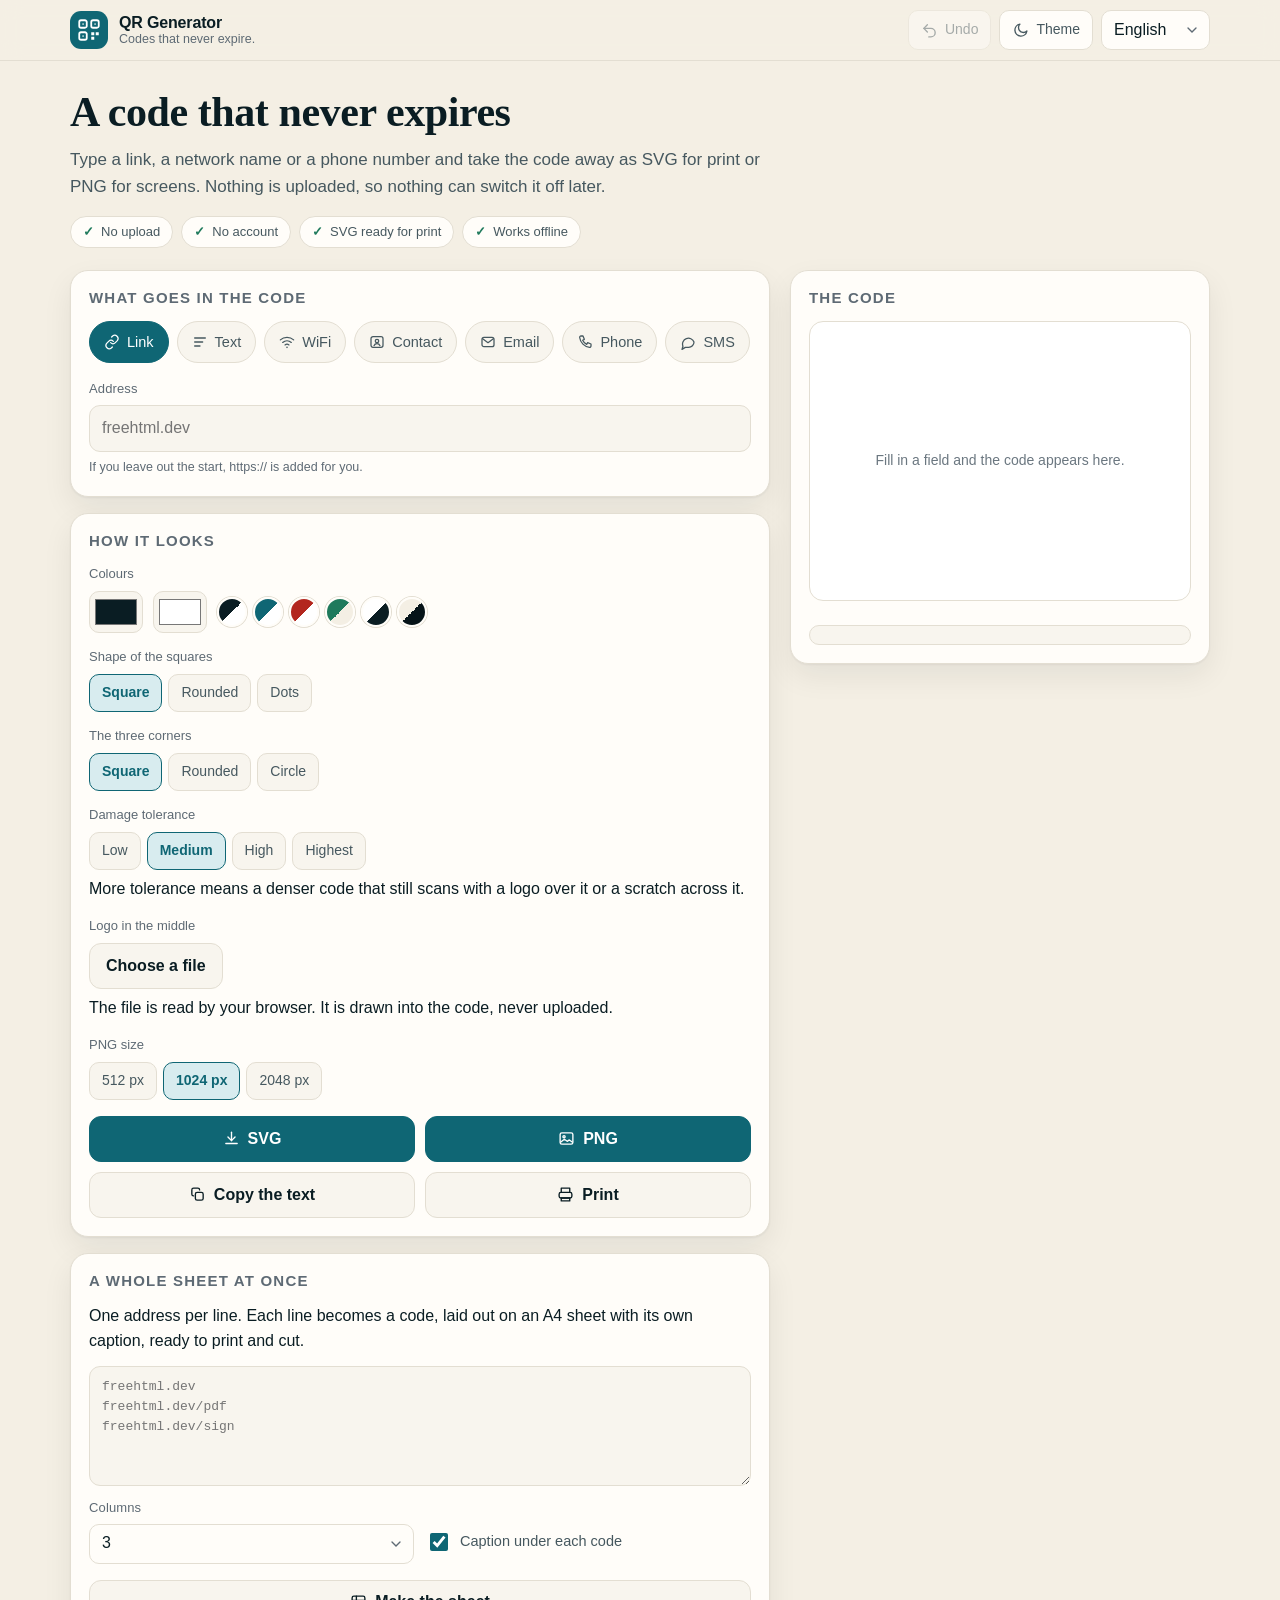
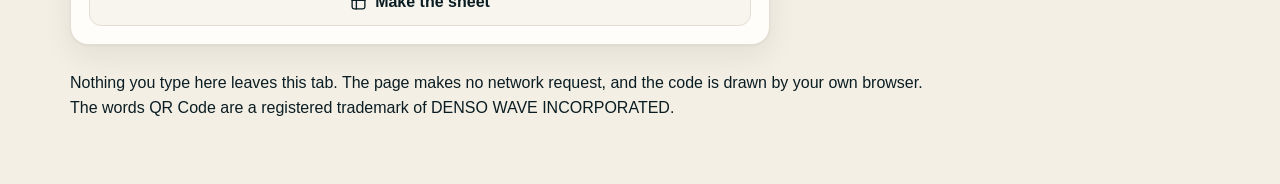
==== index.html @ 77ac6769 "Decide the small strip again when the window changes width The strip was only judged when the code w" ====
<!DOCTYPE html>
<html lang="en" data-version="1.0.1">
<head>
<meta charset="utf-8">
<meta name="viewport" content="width=device-width, initial-scale=1, viewport-fit=cover">
<meta name="color-scheme" content="light dark">
<meta name="theme-color" content="#0f6674">
<title>QR Generator · codes that never expire, made in your browser</title>
<meta name="description" content="Make a QR code for a link, text, WiFi, a contact card, an email, a phone number or an SMS. Vector SVG and print ready PNG, no account, no upload, and the code never expires because no server is involved.">
<meta name="author" content="Kristian Mario Miskovic (TekiDeki)">
<meta name="robots" content="index, follow">
<link rel="canonical" href="https://tekideki.github.io/QR-Generator/">
<meta property="og:type" content="website">
<meta property="og:site_name" content="QR Generator">
<meta property="og:title" content="QR Generator · codes that never expire">
<meta property="og:description" content="Link, text, WiFi, contact card. Vector SVG for print, PNG for screens. Nothing is uploaded and no server can switch the code off.">
<meta property="og:url" content="https://tekideki.github.io/QR-Generator/">
<meta property="og:image" content="https://tekideki.github.io/QR-Generator/screenshots/og.png">
<meta property="og:image:width" content="1200">
<meta property="og:image:height" content="630">
<meta property="og:locale" content="en_GB">
<meta property="og:locale:alternate" content="ro_RO">
<meta property="og:locale:alternate" content="sr_RS">
<meta name="twitter:card" content="summary_large_image">
<meta name="twitter:title" content="QR Generator · codes that never expire">
<meta name="twitter:description" content="Make a code in your browser, download SVG or PNG, print a sheet. No account, no upload, no expiry.">
<meta name="twitter:image" content="https://tekideki.github.io/QR-Generator/screenshots/og.png">
<link rel="manifest" href="manifest.json">
<link rel="icon" href="favicon.ico" sizes="32x32">
<link rel="icon" href="icons/icon.svg" type="image/svg+xml">
<link rel="apple-touch-icon" href="apple-touch-icon.png">
<style>
/* QR Generator · TekiDeki - styles
 * SPDX-License-Identifier: Apache-2.0
 * Copyright 2026 Kristian Mario Miskovic (TekiDeki)
 * No external font, no icon font, no CDN. Everything below is local.
 */

:root {
  --bg: #f4efe4;
  --panel: #fffdf9;
  --panel-2: #f8f5ee;
  --line: #e3ded2;
  --line-strong: #cec6b6;
  --ink: #0a1d23;
  --ink-soft: #46585f;
  --ink-muted: #5e6a74;
  --accent: #0f6674;
  --accent-hover: #0b5160;
  --accent-soft: #d8ecef;
  --on-accent: #ffffff;
  --amber: #e3a548;
  --ok: #1f7a5c;
  --ok-soft: #e1f2ea;
  --warn: #a8641a;
  --warn-soft: #f8ecd9;
  --bad: #b3261e;
  --bad-soft: #fbe4e1;
  --stage: #e7e1d4;
  --paper: #ffffff;
  --shadow: 0 1px 2px rgba(10, 29, 35, 0.05), 0 12px 30px rgba(10, 29, 35, 0.07);
  --radius: 18px;
  --radius-sm: 11px;
  --sans: -apple-system, BlinkMacSystemFont, "Segoe UI", Roboto, "Helvetica Neue", Arial, sans-serif;
  --serif: "Iowan Old Style", "Palatino Linotype", Palatino, Georgia, serif;
  --mono: ui-monospace, SFMono-Regular, Menlo, Consolas, "Liberation Mono", monospace;
  color-scheme: light;
}

:root[data-theme="dark"] {
  --bg: #061318;
  --panel: #0d1f26;
  --panel-2: #0a1a20;
  --line: #1d333b;
  --line-strong: #2c4651;
  --ink: #e8f1f3;
  --ink-soft: #b0c2c8;
  --ink-muted: #7f959d;
  --accent: #56b2ba;
  --accent-hover: #7cc9d0;
  --accent-soft: #103a41;
  --on-accent: #04222a;
  --amber: #e3a548;
  --ok: #5ecfa9;
  --ok-soft: #102e28;
  --warn: #e0a34a;
  --warn-soft: #33270f;
  --bad: #f2978f;
  --bad-soft: #361a18;
  --stage: #041014;
  --shadow: 0 1px 2px rgba(0, 0, 0, 0.35), 0 16px 34px rgba(0, 0, 0, 0.3);
  color-scheme: dark;
}

* { box-sizing: border-box; }

/* A display rule on a component beats the hidden attribute, which is how the
 * other panels stayed on screen. Nothing may override it. */
[hidden] { display: none !important; }

html { -webkit-text-size-adjust: 100%; }

body {
  margin: 0;
  background: var(--bg);
  color: var(--ink);
  font-family: var(--sans);
  font-size: 16px;
  line-height: 1.55;
  -webkit-font-smoothing: antialiased;
}

h1, h2, h3 { margin: 0; line-height: 1.2; letter-spacing: -0.01em; }
p { margin: 0; }
button, input, select, textarea { font: inherit; color: inherit; }
a { color: var(--accent); }

.skip-link {
  position: absolute; left: -9999px; top: 0;
  background: var(--accent); color: var(--on-accent);
  padding: 10px 16px; border-radius: 0 0 10px 0; z-index: 40;
}
.skip-link:focus { left: 0; }

.sr-only {
  position: absolute; width: 1px; height: 1px; padding: 0; margin: -1px;
  overflow: hidden; clip: rect(0 0 0 0); white-space: nowrap; border: 0;
}

/* ---------------------------------------------------------------- top bar */

.topbar {
  position: sticky; top: 0; z-index: 20;
  background: color-mix(in srgb, var(--bg) 88%, transparent);
  backdrop-filter: blur(10px);
  border-bottom: 1px solid var(--line);
}
.topbar-inner {
  max-width: 1180px; margin: 0 auto; padding: 10px 20px;
  display: flex; align-items: center; gap: 14px;
}
@media (max-width: 560px) {
  .topbar-inner { padding: 8px 14px; gap: 8px; }
  .brand { gap: 9px; min-width: 0; }
  .brand-mark { width: 34px; height: 34px; border-radius: 9px; }
  .brand-mark svg { width: 21px; height: 21px; }
  .brand-text > span:first-child { font-size: 15px; white-space: nowrap; }
  .brand-tagline { display: none; }
  .topbar-actions { gap: 6px; }
  .icon-btn { min-height: 38px; padding: 0 9px; }
  select { min-height: 38px; padding: 0 28px 0 10px; font-size: 14px; }
}
.brand { display: flex; align-items: center; gap: 11px; text-decoration: none; color: inherit; }
.brand-mark {
  width: 38px; height: 38px; border-radius: 11px;
  background: var(--accent); color: var(--on-accent);
  display: grid; place-items: center; flex: none;
}
.brand-mark svg { width: 24px; height: 24px; }
.brand-text { display: flex; flex-direction: column; line-height: 1.15; }
.brand-text > span:first-child { font-weight: 650; letter-spacing: -0.01em; }
.brand-tagline { font-size: 12.5px; color: var(--ink-muted); }
.topbar-actions { margin-left: auto; display: flex; align-items: center; gap: 8px; }

.icon-btn {
  display: inline-flex; align-items: center; gap: 7px;
  min-height: 40px; padding: 0 12px;
  background: var(--panel); border: 1px solid var(--line);
  border-radius: 10px; cursor: pointer; color: var(--ink-soft);
  font-size: 14px;
}
.icon-btn:hover { border-color: var(--line-strong); color: var(--ink); }
.icon-btn:disabled { opacity: 0.45; cursor: default; }
.icon-btn svg { width: 17px; height: 17px; fill: none; stroke: currentColor; stroke-width: 1.9; stroke-linecap: round; stroke-linejoin: round; }
.icon-btn span { display: none; }
@media (min-width: 720px) { .icon-btn span { display: inline; } }

.theme-sun { display: none; }
:root[data-theme="dark"] .theme-sun { display: block; }
:root[data-theme="dark"] .theme-moon { display: none; }

select {
  min-height: 40px; padding: 0 34px 0 12px;
  background: var(--panel) url("data:image/svg+xml,%3Csvg xmlns='http://www.w3.org/2000/svg' viewBox='0 0 24 24' fill='none' stroke='%235e6a74' stroke-width='2' stroke-linecap='round'%3E%3Cpath d='M6 9l6 6 6-6'/%3E%3C/svg%3E") no-repeat right 9px center / 16px;
  border: 1px solid var(--line); border-radius: 10px;
  appearance: none; cursor: pointer;
}

/* ------------------------------------------------------------------ layout */

.wrap { max-width: 1180px; margin: 0 auto; padding: 26px 20px 64px; }

.intro { max-width: 720px; margin-bottom: 22px; }
.intro h1 { font-family: var(--serif); font-size: clamp(28px, 4.6vw, 42px); font-weight: 600; }
.lede { margin-top: 10px; color: var(--ink-soft); font-size: 17px; }
.claims { list-style: none; display: flex; flex-wrap: wrap; gap: 8px; padding: 0; margin: 16px 0 0; }
.claims li {
  font-size: 13px; color: var(--ink-soft);
  background: var(--panel); border: 1px solid var(--line);
  border-radius: 999px; padding: 5px 12px;
}
.claims li::before { content: "✓"; color: var(--ok); margin-right: 7px; font-weight: 700; }

.columns { display: grid; grid-template-columns: 1fr; gap: 20px; align-items: start; }
@media (min-width: 940px) {
  .columns { grid-template-columns: minmax(0, 1fr) 420px; }
}

.card {
  background: var(--panel); border: 1px solid var(--line);
  border-radius: var(--radius); box-shadow: var(--shadow);
  padding: 18px;
}
.card + .card { margin-top: 16px; }
.card h2 { font-size: 15px; text-transform: uppercase; letter-spacing: 0.08em; color: var(--ink-muted); margin-bottom: 14px; }

/* ------------------------------------------------------------- type chips */

.types { display: flex; flex-wrap: wrap; gap: 8px; }
.chip {
  display: inline-flex; align-items: center; gap: 7px;
  min-height: 42px; padding: 0 14px;
  background: var(--panel-2); border: 1px solid var(--line);
  border-radius: 999px; cursor: pointer; color: var(--ink-soft); font-size: 14.5px;
}
.chip:hover { border-color: var(--line-strong); }
.chip[aria-pressed="true"] {
  background: var(--accent); border-color: var(--accent); color: var(--on-accent);
}
.chip svg { width: 16px; height: 16px; fill: none; stroke: currentColor; stroke-width: 1.9; stroke-linecap: round; stroke-linejoin: round; }

/* ----------------------------------------------------------------- fields */

.fields { display: grid; gap: 12px; margin-top: 16px; }
.field { display: grid; gap: 6px; }
.field label { font-size: 13px; color: var(--ink-muted); letter-spacing: 0.01em; }
.field input[type="text"], .field input[type="email"], .field input[type="tel"], .field textarea {
  width: 100%; min-height: 44px; padding: 10px 12px;
  background: var(--panel-2); border: 1px solid var(--line);
  border-radius: var(--radius-sm); color: var(--ink);
}
.field textarea { min-height: 96px; resize: vertical; font-family: inherit; }
.field input:focus-visible, .field textarea:focus-visible, select:focus-visible, .chip:focus-visible, .btn:focus-visible, .icon-btn:focus-visible {
  outline: 2px solid var(--accent); outline-offset: 2px;
}
.field .hint { font-size: 12.5px; color: var(--ink-muted); }
.row2 { display: grid; grid-template-columns: 1fr 1fr; gap: 12px; }
@media (max-width: 520px) { .row2 { grid-template-columns: 1fr; } }

.check { display: flex; align-items: center; gap: 9px; font-size: 14.5px; color: var(--ink-soft); cursor: pointer; }
.check input { width: 18px; height: 18px; accent-color: var(--accent); }

/* ---------------------------------------------------------------- preview */

.preview-card { position: sticky; top: 76px; }
.stage {
  background: var(--paper); border: 1px solid var(--line);
  border-radius: 14px; padding: 14px; display: grid; place-items: center;
  min-height: 280px;
}
/* The code itself is drawn on white on purpose, in both themes: a scanner
 * needs the contrast, and a dark code on a dark background does not scan. */
.stage svg, .stage canvas, .stage img { display: block; width: 100%; height: auto; max-width: 340px; }
.stage .empty {
  color: #6b7780; font-size: 14px; text-align: center; padding: 30px 10px;
}

.meta { display: flex; flex-wrap: wrap; gap: 8px; margin-top: 12px; }
.pill {
  font-size: 12.5px; color: var(--ink-soft);
  background: var(--panel-2); border: 1px solid var(--line);
  border-radius: 999px; padding: 4px 10px;
}
.pill.warn { color: var(--warn); background: var(--warn-soft); border-color: transparent; }
.pill.bad { color: var(--bad); background: var(--bad-soft); border-color: transparent; }
.pill.ok { color: var(--ok); background: var(--ok-soft); border-color: transparent; }

.payload {
  margin-top: 12px; font-family: var(--mono); font-size: 12px;
  color: var(--ink-muted); background: var(--panel-2);
  border: 1px solid var(--line); border-radius: 10px;
  padding: 9px 11px; max-height: 76px; overflow: auto; word-break: break-all;
}

/* ---------------------------------------------------------------- controls */

.opts { display: grid; gap: 14px; }
.opt { display: grid; gap: 7px; }
.opt > span { font-size: 13px; color: var(--ink-muted); }
.seg { display: flex; flex-wrap: wrap; gap: 6px; }
.seg button {
  min-height: 38px; padding: 0 12px;
  background: var(--panel-2); border: 1px solid var(--line);
  border-radius: 10px; cursor: pointer; color: var(--ink-soft); font-size: 14px;
}
.seg button[aria-pressed="true"] { background: var(--accent-soft); border-color: var(--accent); color: var(--accent); font-weight: 600; }

.colors { display: flex; gap: 10px; align-items: center; }
.colors input[type="color"] {
  width: 54px; height: 42px; padding: 3px; background: var(--panel-2);
  border: 1px solid var(--line); border-radius: 10px; cursor: pointer;
}
.swatches { display: flex; gap: 6px; flex-wrap: wrap; }
.swatch {
  width: 30px; height: 30px; border-radius: 50%; cursor: pointer;
  border: 2px solid var(--panel); box-shadow: 0 0 0 1px var(--line);
}
.logo-row { display: flex; align-items: center; gap: 10px; flex-wrap: wrap; }
.logo-thumb { width: 40px; height: 40px; border-radius: 9px; border: 1px solid var(--line); object-fit: contain; background: #fff; }

/* ----------------------------------------------------------------- buttons */

.btn {
  display: inline-flex; align-items: center; justify-content: center; gap: 8px;
  min-height: 46px; padding: 0 16px;
  background: var(--panel-2); border: 1px solid var(--line);
  border-radius: 12px; cursor: pointer; color: var(--ink); font-weight: 550;
}
.btn:hover { border-color: var(--line-strong); }
.btn.primary { background: var(--accent); border-color: var(--accent); color: var(--on-accent); }
.btn.primary:hover { background: var(--accent-hover); }
.btn svg { width: 17px; height: 17px; fill: none; stroke: currentColor; stroke-width: 1.9; stroke-linecap: round; stroke-linejoin: round; }
.export { display: grid; grid-template-columns: 1fr 1fr; gap: 10px; margin-top: 16px; }
.export .wide { grid-column: 1 / -1; }

/* ------------------------------------------------------------------ sheet */

.batch textarea { width: 100%; min-height: 120px; font-family: var(--mono); font-size: 13px; }

/* ------------------------------------------------------------------ toasts */

.toast {
  position: fixed; left: 50%; bottom: 24px; transform: translate(-50%, 20px);
  background: var(--ink); color: var(--bg);
  padding: 11px 18px; border-radius: 999px; font-size: 14px;
  opacity: 0; pointer-events: none; transition: opacity 0.18s, transform 0.18s; z-index: 50;
}
.toast.on { opacity: 1; transform: translate(-50%, 0); }

/* ------------------------------------------------------------------- print */

.print-only { display: none; }


/* ------------------------------------------------------- sheet preview */

.sheet-frame { margin-top: 16px; }
.sheet-note { margin-bottom: 8px; }
.sheet-paper {
  background: #fff; border: 1px solid var(--line); border-radius: 10px;
  padding: 8px; box-shadow: var(--shadow); overflow: hidden;
}
.sheet-paper svg { display: block; width: 100%; height: auto; }
.sheet-more { margin-top: 8px; color: var(--warn); }

/* ------------------------------------------------------- the small code */

/* On a phone the full preview sits under the whole form, so the code would be
 * off screen exactly while it is being typed. This strip keeps it in view. */
.peek { display: none; }
@media (max-width: 939px) {
  .peek {
    position: fixed; left: 12px; right: 12px; bottom: 12px; z-index: 40;
    display: flex; align-items: center; gap: 12px;
    padding: 8px 14px 8px 8px; min-height: 64px;
    background: var(--panel); border: 1px solid var(--line-strong);
    border-radius: 16px; box-shadow: 0 10px 30px rgba(9, 30, 38, 0.22);
    color: var(--ink); text-align: left; cursor: pointer;
  }
  .peek[hidden] { display: none; }
  .peek-art {
    width: 52px; height: 52px; flex: none; display: grid; place-items: center;
    background: #fff; border-radius: 10px; padding: 4px;
  }
  .peek-art svg { width: 100%; height: 100%; display: block; }
  .peek-text {
    font-size: 13.5px; line-height: 1.35; color: var(--ink-soft);
    overflow: hidden; text-overflow: ellipsis; white-space: nowrap; min-width: 0;
  }
  body { padding-bottom: 88px; }
}
@media print { .peek { display: none !important; } }

@media print {
  body { background: #fff; }
  .topbar, .intro, .columns, .toast, .skip-link { display: none !important; }
  .print-only { display: block; }
  .print-only svg { width: 100%; height: auto; }
  @page { size: A4; margin: 12mm; }
}

@media (prefers-reduced-motion: reduce) {
  *, *::before, *::after { animation-duration: 0.001ms !important; transition-duration: 0.001ms !important; }
}
</style>
<script type="application/ld+json">
{"@context":"https://schema.org","@type":"WebApplication","name":"QR Generator","applicationCategory":"UtilitiesApplication","operatingSystem":"Any (web browser)","url":"https://tekideki.github.io/QR-Generator/","description":"Creator of permanent QR codes for links, text, WiFi, contacts, email, phone and SMS, with SVG and PNG export and a printable A4 sheet. Nothing is uploaded.","offers":{"@type":"Offer","price":"0","priceCurrency":"EUR"},"author":{"@type":"Person","name":"Kristian Mario Miskovic","alternateName":"TekiDeki"},"license":"https://www.apache.org/licenses/LICENSE-2.0","isAccessibleForFree":true}
</script>
<script>
/* Paint the stored theme before the body is built, so there is no flash of
 * the wrong colour on a reload. */
(function () {
  try {
    var saved = localStorage.getItem('qr-generator.theme');
    var dark = saved === 'dark' || (!saved && window.matchMedia && window.matchMedia('(prefers-color-scheme: dark)').matches);
    document.documentElement.setAttribute('data-theme', dark ? 'dark' : 'light');
  } catch (e) {
    document.documentElement.setAttribute('data-theme', 'light');
  }
}());
</script>
</head>
<body>

<a class="skip-link" href="#main" data-i18n="skipToContent">Skip to content</a>

<header class="topbar">
  <div class="topbar-inner">
    <a class="brand" href="#main">
      <span class="brand-mark" aria-hidden="true">
        <svg viewBox="0 0 32 32"><rect x="3" y="3" width="10" height="10" rx="2.4" fill="none" stroke="currentColor" stroke-width="2.4"/><rect x="19" y="3" width="10" height="10" rx="2.4" fill="none" stroke="currentColor" stroke-width="2.4"/><rect x="3" y="19" width="10" height="10" rx="2.4" fill="none" stroke="currentColor" stroke-width="2.4"/><rect x="7.2" y="7.2" width="1.8" height="1.8" fill="currentColor"/><rect x="23.2" y="7.2" width="1.8" height="1.8" fill="currentColor"/><rect x="7.2" y="23.2" width="1.8" height="1.8" fill="currentColor"/><rect x="19" y="19" width="4" height="4" fill="currentColor"/><rect x="25" y="19" width="4" height="4" fill="currentColor"/><rect x="19" y="25" width="4" height="4" fill="currentColor"/></svg>
      </span>
      <span class="brand-text">
        <span>QR Generator</span>
        <span class="brand-tagline" data-i18n="tagline">Codes that never expire.</span>
      </span>
    </a>

    <div class="topbar-actions">
      <button type="button" class="icon-btn" id="undoBtn" disabled data-i18n-title="undoTip" title="Undo the last change">
        <svg viewBox="0 0 24 24" aria-hidden="true"><path d="M9 14 4 9l5-5"/><path d="M4 9h10a6 6 0 0 1 0 12h-3"/></svg>
        <span data-i18n="undo">Undo</span>
      </button>
      <button type="button" class="icon-btn" id="themeBtn" data-i18n-title="themeToggle" title="Switch light or dark theme">
        <svg class="theme-moon" viewBox="0 0 24 24" aria-hidden="true"><path d="M21 12.8A8.5 8.5 0 1 1 11.2 3a6.8 6.8 0 0 0 9.8 9.8Z"/></svg>
        <svg class="theme-sun" viewBox="0 0 24 24" aria-hidden="true"><circle cx="12" cy="12" r="4"/><path d="M12 2v2M12 20v2M2 12h2M20 12h2M4.9 4.9l1.4 1.4M17.7 17.7l1.4 1.4M19.1 4.9l-1.4 1.4M6.3 17.7l-1.4 1.4"/></svg>
        <span data-i18n="theme">Theme</span>
      </button>
      <label class="sr-only" for="langSelect" data-i18n="language">Language</label>
      <select id="langSelect" aria-label="Language" data-i18n-aria-label="language">
        <option value="en">English</option>
        <option value="ro">Română</option>
        <option value="sr-latn">Srpski</option>
        <option value="sr-cyrl">Српски</option>
      </select>
    </div>
  </div>
</header>

<main id="main" class="wrap">

  <section class="intro">
    <h1 data-i18n="h1">A code that never expires</h1>
    <p class="lede" data-i18n="lede">Type a link, a network name or a phone number and take the code away as SVG for print or PNG for screens. Nothing is uploaded, so nothing can switch it off later.</p>
    <ul class="claims">
      <li data-i18n="claimNoUpload">No upload</li>
      <li data-i18n="claimNoAccount">No account</li>
      <li data-i18n="claimPrint">SVG ready for print</li>
      <li data-i18n="claimOffline">Works offline</li>
    </ul>
  </section>

  <div class="columns">

    <div class="column">

      <section class="card" aria-labelledby="types-h">
        <h2 id="types-h" data-i18n="typesTitle">What goes in the code</h2>
        <div class="types" role="group" aria-label="Code type" data-i18n-aria-label="typesTitle">
          <button type="button" class="chip" data-type="url" aria-pressed="true">
            <svg viewBox="0 0 24 24" aria-hidden="true"><path d="M10 13a5 5 0 0 0 7 0l3-3a5 5 0 0 0-7-7l-1.5 1.5"/><path d="M14 11a5 5 0 0 0-7 0l-3 3a5 5 0 0 0 7 7l1.5-1.5"/></svg>
            <span data-i18n="typeUrl">Link</span>
          </button>
          <button type="button" class="chip" data-type="text" aria-pressed="false">
            <svg viewBox="0 0 24 24" aria-hidden="true"><path d="M4 6h16M4 12h12M4 18h8"/></svg>
            <span data-i18n="typeText">Text</span>
          </button>
          <button type="button" class="chip" data-type="wifi" aria-pressed="false">
            <svg viewBox="0 0 24 24" aria-hidden="true"><path d="M2 8.8a15 15 0 0 1 20 0"/><path d="M5.5 12.6a10 10 0 0 1 13 0"/><path d="M9 16.4a5 5 0 0 1 6 0"/><circle cx="12" cy="20" r="1.2" fill="currentColor" stroke="none"/></svg>
            <span data-i18n="typeWifi">WiFi</span>
          </button>
          <button type="button" class="chip" data-type="contact" aria-pressed="false">
            <svg viewBox="0 0 24 24" aria-hidden="true"><rect x="3" y="4" width="18" height="16" rx="3"/><circle cx="12" cy="10.5" r="2.6"/><path d="M7.5 17.5c.8-2 2.4-3 4.5-3s3.7 1 4.5 3"/></svg>
            <span data-i18n="typeContact">Contact</span>
          </button>
          <button type="button" class="chip" data-type="email" aria-pressed="false">
            <svg viewBox="0 0 24 24" aria-hidden="true"><rect x="3" y="5" width="18" height="14" rx="3"/><path d="m4 7 8 6 8-6"/></svg>
            <span data-i18n="typeEmail">Email</span>
          </button>
          <button type="button" class="chip" data-type="phone" aria-pressed="false">
            <svg viewBox="0 0 24 24" aria-hidden="true"><path d="M6 3h3l2 5-2.5 1.5a12 12 0 0 0 6 6L16 13l5 2v3a2 2 0 0 1-2.2 2A17 17 0 0 1 4 5.2 2 2 0 0 1 6 3Z"/></svg>
            <span data-i18n="typePhone">Phone</span>
          </button>
          <button type="button" class="chip" data-type="sms" aria-pressed="false">
            <svg viewBox="0 0 24 24" aria-hidden="true"><path d="M21 12a8 8 0 0 1-8 8H8l-5 3 1.4-4.6A8 8 0 1 1 21 12Z"/></svg>
            <span data-i18n="typeSms">SMS</span>
          </button>
        </div>

        <div class="fields" data-panel="url">
          <div class="field">
            <label for="url" data-i18n="urlLabel">Address</label>
            <input id="url" type="text" inputmode="url" spellcheck="false" autocomplete="off" placeholder="freehtml.dev" data-i18n-placeholder="urlPlaceholder">
            <p class="hint" data-i18n="urlHint">If you leave out the start, https:// is added for you.</p>
          </div>
        </div>

        <div class="fields" data-panel="text" hidden>
          <div class="field">
            <label for="text" data-i18n="textLabel">Text</label>
            <textarea id="text" data-i18n-placeholder="textPlaceholder" placeholder="Anything a scanner should show as plain text"></textarea>
            <p class="hint" data-i18n="textHint">Long text needs a denser code, and a dense code is harder to scan from far away.</p>
          </div>
        </div>

        <div class="fields" data-panel="wifi" hidden>
          <div class="field">
            <label for="ssid" data-i18n="ssidLabel">Network name</label>
            <input id="ssid" type="text" spellcheck="false" autocomplete="off">
          </div>
          <div class="row2">
            <div class="field">
              <label for="wifiPass" data-i18n="passwordLabel">Password</label>
              <input id="wifiPass" type="text" spellcheck="false" autocomplete="off">
            </div>
            <div class="field">
              <label for="security" data-i18n="securityLabel">Security</label>
              <select id="security">
                <option value="WPA" data-i18n="secWpa">WPA / WPA2</option>
                <option value="WEP" data-i18n="secWep">WEP</option>
                <option value="nopass" data-i18n="secNone">Open network</option>
              </select>
            </div>
          </div>
          <label class="check"><input type="checkbox" id="hiddenNet"> <span data-i18n="hiddenLabel">The network name is hidden</span></label>
        </div>

        <div class="fields" data-panel="contact" hidden>
          <div class="row2">
            <div class="field">
              <label for="firstName" data-i18n="firstNameLabel">First name</label>
              <input id="firstName" type="text" autocomplete="off">
            </div>
            <div class="field">
              <label for="lastName" data-i18n="lastNameLabel">Last name</label>
              <input id="lastName" type="text" autocomplete="off">
            </div>
          </div>
          <div class="field">
            <label for="org" data-i18n="orgLabel">Company</label>
            <input id="org" type="text" autocomplete="off">
          </div>
          <div class="row2">
            <div class="field">
              <label for="contactPhone" data-i18n="contactPhoneLabel">Phone</label>
              <input id="contactPhone" type="tel" inputmode="tel" autocomplete="off" placeholder="+381 60 123 4567">
            </div>
            <div class="field">
              <label for="contactEmail" data-i18n="contactEmailLabel">Email</label>
              <input id="contactEmail" type="email" autocomplete="off">
            </div>
          </div>
          <div class="field">
            <label for="website" data-i18n="websiteLabel">Website</label>
            <input id="website" type="text" inputmode="url" spellcheck="false" autocomplete="off" placeholder="freehtml.dev">
          </div>
        </div>

        <div class="fields" data-panel="email" hidden>
          <div class="field">
            <label for="mailTo" data-i18n="mailToLabel">Address</label>
            <input id="mailTo" type="email" autocomplete="off" placeholder="name@example.com">
          </div>
          <div class="field">
            <label for="subject" data-i18n="subjectLabel">Subject</label>
            <input id="subject" type="text" autocomplete="off">
          </div>
          <div class="field">
            <label for="mailBody" data-i18n="mailBodyLabel">Message</label>
            <textarea id="mailBody"></textarea>
          </div>
        </div>

        <div class="fields" data-panel="phone" hidden>
          <div class="field">
            <label for="phoneNumber" data-i18n="phoneLabel">Number</label>
            <input id="phoneNumber" type="tel" inputmode="tel" autocomplete="off" placeholder="+381 60 123 4567">
            <p class="hint" data-i18n="phoneHint">Spaces and dashes are dropped. Keep the plus for an international number.</p>
          </div>
        </div>

        <div class="fields" data-panel="sms" hidden>
          <div class="field">
            <label for="smsNumber" data-i18n="smsNumberLabel">Number</label>
            <input id="smsNumber" type="tel" inputmode="tel" autocomplete="off" placeholder="+381 60 123 4567">
          </div>
          <div class="field">
            <label for="smsText" data-i18n="smsTextLabel">Message</label>
            <textarea id="smsText"></textarea>
          </div>
        </div>
      </section>

      <section class="card" aria-labelledby="design-h">
        <h2 id="design-h" data-i18n="designTitle">How it looks</h2>
        <div class="opts">

          <div class="opt">
            <span data-i18n="colorsLabel">Colours</span>
            <div class="colors">
              <input type="color" id="fgColor" value="#0a1d23" aria-label="Code colour" data-i18n-aria-label="fgLabel">
              <input type="color" id="bgColor" value="#ffffff" aria-label="Background colour" data-i18n-aria-label="bgLabel">
              <div class="swatches" id="swatches" role="group" aria-label="Colour presets" data-i18n-aria-label="swatchLabel"></div>
            </div>
          </div>

          <div class="opt">
            <span data-i18n="shapeLabel">Shape of the squares</span>
            <div class="seg" id="shapeSeg" role="group" aria-label="Shape" data-i18n-aria-label="shapeLabel">
              <button type="button" data-value="square" aria-pressed="true" data-i18n="shapeSquare">Square</button>
              <button type="button" data-value="rounded" aria-pressed="false" data-i18n="shapeRounded">Rounded</button>
              <button type="button" data-value="dots" aria-pressed="false" data-i18n="shapeDots">Dots</button>
            </div>
          </div>

          <div class="opt">
            <span data-i18n="eyesLabel">The three corners</span>
            <div class="seg" id="eyeSeg" role="group" aria-label="Corners" data-i18n-aria-label="eyesLabel">
              <button type="button" data-value="square" aria-pressed="true" data-i18n="eyeSquare">Square</button>
              <button type="button" data-value="rounded" aria-pressed="false" data-i18n="eyeRounded">Rounded</button>
              <button type="button" data-value="circle" aria-pressed="false" data-i18n="eyeCircle">Circle</button>
            </div>
          </div>

          <div class="opt">
            <span data-i18n="eccLabel">Damage tolerance</span>
            <div class="seg" id="eccSeg" role="group" aria-label="Damage tolerance" data-i18n-aria-label="eccLabel">
              <button type="button" data-value="L" aria-pressed="false" data-i18n="eccLow">Low</button>
              <button type="button" data-value="M" aria-pressed="true" data-i18n="eccMedium">Medium</button>
              <button type="button" data-value="Q" aria-pressed="false" data-i18n="eccQuartile">High</button>
              <button type="button" data-value="H" aria-pressed="false" data-i18n="eccHigh">Highest</button>
            </div>
            <p class="hint" data-i18n="eccHint">More tolerance means a denser code that still scans with a logo over it or a scratch across it.</p>
          </div>

          <div class="opt">
            <span data-i18n="logoLabel">Logo in the middle</span>
            <div class="logo-row">
              <input type="file" id="logoInput" accept="image/png,image/jpeg,image/svg+xml,image/webp" class="sr-only">
              <button type="button" class="btn" id="logoPick" data-i18n="logoPick">Choose a file</button>
              <button type="button" class="btn" id="logoRemove" hidden data-i18n="logoRemove">Remove</button>
              <img class="logo-thumb" id="logoThumb" alt="" hidden>
            </div>
            <p class="hint" data-i18n="logoHint">The file is read by your browser. It is drawn into the code, never uploaded.</p>
          </div>

          <div class="opt">
            <span data-i18n="pngSizeLabel">PNG size</span>
            <div class="seg" id="pngSeg" role="group" aria-label="PNG size">
              <button type="button" data-value="512" aria-pressed="false">512 px</button>
              <button type="button" data-value="1024" aria-pressed="true">1024 px</button>
              <button type="button" data-value="2048" aria-pressed="false">2048 px</button>
            </div>
          </div>

        </div>

        <div class="export">
          <button type="button" class="btn primary" id="svgBtn">
            <svg viewBox="0 0 24 24" aria-hidden="true"><path d="M12 3v12"/><path d="m7 10 5 5 5-5"/><path d="M4 19h16"/></svg>
            <span data-i18n="downloadSvg">SVG</span>
          </button>
          <button type="button" class="btn primary" id="pngBtn">
            <svg viewBox="0 0 24 24" aria-hidden="true"><rect x="3" y="4" width="18" height="16" rx="2.5"/><circle cx="8.5" cy="9.5" r="1.6"/><path d="m4 17 5-4 4 3 3-2 4 3"/></svg>
            <span data-i18n="downloadPng">PNG</span>
          </button>
          <button type="button" class="btn" id="copyBtn">
            <svg viewBox="0 0 24 24" aria-hidden="true"><rect x="9" y="9" width="11" height="11" rx="2.5"/><path d="M15 5.5A2.5 2.5 0 0 0 12.5 3H6.5A2.5 2.5 0 0 0 4 5.5v6A2.5 2.5 0 0 0 6.5 14"/></svg>
            <span data-i18n="copyPayload">Copy the text</span>
          </button>
          <button type="button" class="btn" id="printBtn">
            <svg viewBox="0 0 24 24" aria-hidden="true"><path d="M6 9V3h12v6"/><rect x="3" y="9" width="18" height="8" rx="2.5"/><path d="M6 17h12v4H6z"/></svg>
            <span data-i18n="printOne">Print</span>
          </button>
        </div>
      </section>

      <section class="card batch" aria-labelledby="sheet-h">
        <h2 id="sheet-h" data-i18n="sheetTitle">A whole sheet at once</h2>
        <p class="hint" data-i18n="sheetHint">One address per line. Each line becomes a code, laid out on an A4 sheet with its own caption, ready to print and cut.</p>
        <div class="field" style="margin-top:12px">
          <textarea id="batchList" class="batch" data-i18n-placeholder="sheetPlaceholder" placeholder="freehtml.dev&#10;freehtml.dev/pdf&#10;freehtml.dev/sign"></textarea>
        </div>
        <div class="row2" style="margin-top:12px">
          <div class="field">
            <label for="columns" data-i18n="sheetColumns">Columns</label>
            <select id="columns">
              <option value="2" data-i18n="cols2">2</option>
              <option value="3" selected data-i18n="cols3">3</option>
              <option value="4" data-i18n="cols4">4</option>
            </select>
          </div>
          <label class="check" style="align-self:end;padding-bottom:10px"><input type="checkbox" id="sheetCaption" checked> <span data-i18n="sheetCaption">Caption under each code</span></label>
        </div>
        <div class="sheet-frame" id="sheetFrame" hidden>
          <p class="hint sheet-note" data-i18n="sheetPreview">What the printer gets</p>
          <div class="sheet-paper" id="sheetPreview"></div>
          <p class="hint sheet-more" id="sheetMore" hidden></p>
        </div>
        <div class="export">
          <button type="button" class="btn wide" id="sheetBtn">
            <svg viewBox="0 0 24 24" aria-hidden="true"><rect x="3" y="3" width="18" height="18" rx="2.5"/><path d="M9 3v18M3 9h18"/></svg>
            <span data-i18n="sheetGenerate">Make the sheet</span>
          </button>
        </div>
      </section>

    </div>

    <div class="column">
      <section class="card preview-card" aria-labelledby="preview-h">
        <h2 id="preview-h" data-i18n="previewTitle">The code</h2>
        <div class="stage" id="stage">
          <p class="empty" data-i18n="emptyPreview">Fill in a field and the code appears here.</p>
        </div>
        <div class="meta" id="meta"></div>
        <div class="payload" id="payloadText" aria-live="polite"></div>
      </section>
    </div>

  </div>

  <p class="hint" style="margin-top:26px" data-i18n="footerPrivacy">Nothing you type here leaves this tab. The page makes no network request, and the code is drawn by your own browser.</p>
  <p class="hint" data-i18n="footerMark">The words QR Code are a registered trademark of DENSO WAVE INCORPORATED.</p>
</main>

<button type="button" class="peek" id="peek" hidden>
  <span class="peek-art" id="peekArt" aria-hidden="true"></span>
  <span class="peek-text" id="peekText" data-i18n="peekLabel">See the code</span>
</button>

<div class="print-only" id="printArea"></div>

<div class="toast" id="toast" role="status" aria-live="polite"></div>

<script>
//---------------------------------------------------------------------
//
// QR Code Generator for JavaScript
//
// Copyright (c) 2009 Kazuhiko Arase
//
// URL: http://www.d-project.com/
//
// Licensed under the MIT license:
//  http://www.opensource.org/licenses/mit-license.php
//
// The word 'QR Code' is registered trademark of
// DENSO WAVE INCORPORATED
//  http://www.denso-wave.com/qrcode/faqpatent-e.html
//
//---------------------------------------------------------------------

var qrcode = function() {

  //---------------------------------------------------------------------
  // qrcode
  //---------------------------------------------------------------------

  /**
   * qrcode
   * @param typeNumber 1 to 40
   * @param errorCorrectionLevel 'L','M','Q','H'
   */
  var qrcode = function(typeNumber, errorCorrectionLevel) {

    var PAD0 = 0xEC;
    var PAD1 = 0x11;

    var _typeNumber = typeNumber;
    var _errorCorrectionLevel = QRErrorCorrectionLevel[errorCorrectionLevel];
    var _modules = null;
    var _moduleCount = 0;
    var _dataCache = null;
    var _dataList = [];

    var _this = {};

    var makeImpl = function(test, maskPattern) {

      _moduleCount = _typeNumber * 4 + 17;
      _modules = function(moduleCount) {
        var modules = new Array(moduleCount);
        for (var row = 0; row < moduleCount; row += 1) {
          modules[row] = new Array(moduleCount);
          for (var col = 0; col < moduleCount; col += 1) {
            modules[row][col] = null;
          }
        }
        return modules;
      }(_moduleCount);

      setupPositionProbePattern(0, 0);
      setupPositionProbePattern(_moduleCount - 7, 0);
      setupPositionProbePattern(0, _moduleCount - 7);
      setupPositionAdjustPattern();
      setupTimingPattern();
      setupTypeInfo(test, maskPattern);

      if (_typeNumber >= 7) {
        setupTypeNumber(test);
      }

      if (_dataCache == null) {
        _dataCache = createData(_typeNumber, _errorCorrectionLevel, _dataList);
      }

      mapData(_dataCache, maskPattern);
    };

    var setupPositionProbePattern = function(row, col) {

      for (var r = -1; r <= 7; r += 1) {

        if (row + r <= -1 || _moduleCount <= row + r) continue;

        for (var c = -1; c <= 7; c += 1) {

          if (col + c <= -1 || _moduleCount <= col + c) continue;

          if ( (0 <= r && r <= 6 && (c == 0 || c == 6) )
              || (0 <= c && c <= 6 && (r == 0 || r == 6) )
              || (2 <= r && r <= 4 && 2 <= c && c <= 4) ) {
            _modules[row + r][col + c] = true;
          } else {
            _modules[row + r][col + c] = false;
          }
        }
      }
    };

    var getBestMaskPattern = function() {

      var minLostPoint = 0;
      var pattern = 0;

      for (var i = 0; i < 8; i += 1) {

        makeImpl(true, i);

        var lostPoint = QRUtil.getLostPoint(_this);

        if (i == 0 || minLostPoint > lostPoint) {
          minLostPoint = lostPoint;
          pattern = i;
        }
      }

      return pattern;
    };

    var setupTimingPattern = function() {

      for (var r = 8; r < _moduleCount - 8; r += 1) {
        if (_modules[r][6] != null) {
          continue;
        }
        _modules[r][6] = (r % 2 == 0);
      }

      for (var c = 8; c < _moduleCount - 8; c += 1) {
        if (_modules[6][c] != null) {
          continue;
        }
        _modules[6][c] = (c % 2 == 0);
      }
    };

    var setupPositionAdjustPattern = function() {

      var pos = QRUtil.getPatternPosition(_typeNumber);

      for (var i = 0; i < pos.length; i += 1) {

        for (var j = 0; j < pos.length; j += 1) {

          var row = pos[i];
          var col = pos[j];

          if (_modules[row][col] != null) {
            continue;
          }

          for (var r = -2; r <= 2; r += 1) {

            for (var c = -2; c <= 2; c += 1) {

              if (r == -2 || r == 2 || c == -2 || c == 2
                  || (r == 0 && c == 0) ) {
                _modules[row + r][col + c] = true;
              } else {
                _modules[row + r][col + c] = false;
              }
            }
          }
        }
      }
    };

    var setupTypeNumber = function(test) {

      var bits = QRUtil.getBCHTypeNumber(_typeNumber);

      for (var i = 0; i < 18; i += 1) {
        var mod = (!test && ( (bits >> i) & 1) == 1);
        _modules[Math.floor(i / 3)][i % 3 + _moduleCount - 8 - 3] = mod;
      }

      for (var i = 0; i < 18; i += 1) {
        var mod = (!test && ( (bits >> i) & 1) == 1);
        _modules[i % 3 + _moduleCount - 8 - 3][Math.floor(i / 3)] = mod;
      }
    };

    var setupTypeInfo = function(test, maskPattern) {

      var data = (_errorCorrectionLevel << 3) | maskPattern;
      var bits = QRUtil.getBCHTypeInfo(data);

      // vertical
      for (var i = 0; i < 15; i += 1) {

        var mod = (!test && ( (bits >> i) & 1) == 1);

        if (i < 6) {
          _modules[i][8] = mod;
        } else if (i < 8) {
          _modules[i + 1][8] = mod;
        } else {
          _modules[_moduleCount - 15 + i][8] = mod;
        }
      }

      // horizontal
      for (var i = 0; i < 15; i += 1) {

        var mod = (!test && ( (bits >> i) & 1) == 1);

        if (i < 8) {
          _modules[8][_moduleCount - i - 1] = mod;
        } else if (i < 9) {
          _modules[8][15 - i - 1 + 1] = mod;
        } else {
          _modules[8][15 - i - 1] = mod;
        }
      }

      // fixed module
      _modules[_moduleCount - 8][8] = (!test);
    };

    var mapData = function(data, maskPattern) {

      var inc = -1;
      var row = _moduleCount - 1;
      var bitIndex = 7;
      var byteIndex = 0;
      var maskFunc = QRUtil.getMaskFunction(maskPattern);

      for (var col = _moduleCount - 1; col > 0; col -= 2) {

        if (col == 6) col -= 1;

        while (true) {

          for (var c = 0; c < 2; c += 1) {

            if (_modules[row][col - c] == null) {

              var dark = false;

              if (byteIndex < data.length) {
                dark = ( ( (data[byteIndex] >>> bitIndex) & 1) == 1);
              }

              var mask = maskFunc(row, col - c);

              if (mask) {
                dark = !dark;
              }

              _modules[row][col - c] = dark;
              bitIndex -= 1;

              if (bitIndex == -1) {
                byteIndex += 1;
                bitIndex = 7;
              }
            }
          }

          row += inc;

          if (row < 0 || _moduleCount <= row) {
            row -= inc;
            inc = -inc;
            break;
          }
        }
      }
    };

    var createBytes = function(buffer, rsBlocks) {

      var offset = 0;

      var maxDcCount = 0;
      var maxEcCount = 0;

      var dcdata = new Array(rsBlocks.length);
      var ecdata = new Array(rsBlocks.length);

      for (var r = 0; r < rsBlocks.length; r += 1) {

        var dcCount = rsBlocks[r].dataCount;
        var ecCount = rsBlocks[r].totalCount - dcCount;

        maxDcCount = Math.max(maxDcCount, dcCount);
        maxEcCount = Math.max(maxEcCount, ecCount);

        dcdata[r] = new Array(dcCount);

        for (var i = 0; i < dcdata[r].length; i += 1) {
          dcdata[r][i] = 0xff & buffer.getBuffer()[i + offset];
        }
        offset += dcCount;

        var rsPoly = QRUtil.getErrorCorrectPolynomial(ecCount);
        var rawPoly = qrPolynomial(dcdata[r], rsPoly.getLength() - 1);

        var modPoly = rawPoly.mod(rsPoly);
        ecdata[r] = new Array(rsPoly.getLength() - 1);
        for (var i = 0; i < ecdata[r].length; i += 1) {
          var modIndex = i + modPoly.getLength() - ecdata[r].length;
          ecdata[r][i] = (modIndex >= 0)? modPoly.getAt(modIndex) : 0;
        }
      }

      var totalCodeCount = 0;
      for (var i = 0; i < rsBlocks.length; i += 1) {
        totalCodeCount += rsBlocks[i].totalCount;
      }

      var data = new Array(totalCodeCount);
      var index = 0;

      for (var i = 0; i < maxDcCount; i += 1) {
        for (var r = 0; r < rsBlocks.length; r += 1) {
          if (i < dcdata[r].length) {
            data[index] = dcdata[r][i];
            index += 1;
          }
        }
      }

      for (var i = 0; i < maxEcCount; i += 1) {
        for (var r = 0; r < rsBlocks.length; r += 1) {
          if (i < ecdata[r].length) {
            data[index] = ecdata[r][i];
            index += 1;
          }
        }
      }

      return data;
    };

    var createData = function(typeNumber, errorCorrectionLevel, dataList) {

      var rsBlocks = QRRSBlock.getRSBlocks(typeNumber, errorCorrectionLevel);

      var buffer = qrBitBuffer();

      for (var i = 0; i < dataList.length; i += 1) {
        var data = dataList[i];
        buffer.put(data.getMode(), 4);
        buffer.put(data.getLength(), QRUtil.getLengthInBits(data.getMode(), typeNumber) );
        data.write(buffer);
      }

      // calc num max data.
      var totalDataCount = 0;
      for (var i = 0; i < rsBlocks.length; i += 1) {
        totalDataCount += rsBlocks[i].dataCount;
      }

      if (buffer.getLengthInBits() > totalDataCount * 8) {
        throw 'code length overflow. ('
          + buffer.getLengthInBits()
          + '>'
          + totalDataCount * 8
          + ')';
      }

      // end code
      if (buffer.getLengthInBits() + 4 <= totalDataCount * 8) {
        buffer.put(0, 4);
      }

      // padding
      while (buffer.getLengthInBits() % 8 != 0) {
        buffer.putBit(false);
      }

      // padding
      while (true) {

        if (buffer.getLengthInBits() >= totalDataCount * 8) {
          break;
        }
        buffer.put(PAD0, 8);

        if (buffer.getLengthInBits() >= totalDataCount * 8) {
          break;
        }
        buffer.put(PAD1, 8);
      }

      return createBytes(buffer, rsBlocks);
    };

    _this.addData = function(data, mode) {

      mode = mode || 'Byte';

      var newData = null;

      switch(mode) {
      case 'Numeric' :
        newData = qrNumber(data);
        break;
      case 'Alphanumeric' :
        newData = qrAlphaNum(data);
        break;
      case 'Byte' :
        newData = qr8BitByte(data);
        break;
      case 'Kanji' :
        newData = qrKanji(data);
        break;
      default :
        throw 'mode:' + mode;
      }

      _dataList.push(newData);
      _dataCache = null;
    };

    _this.isDark = function(row, col) {
      if (row < 0 || _moduleCount <= row || col < 0 || _moduleCount <= col) {
        throw row + ',' + col;
      }
      return _modules[row][col];
    };

    _this.getModuleCount = function() {
      return _moduleCount;
    };

    _this.make = function() {
      if (_typeNumber < 1) {
        var typeNumber = 1;

        for (; typeNumber < 40; typeNumber++) {
          var rsBlocks = QRRSBlock.getRSBlocks(typeNumber, _errorCorrectionLevel);
          var buffer = qrBitBuffer();

          for (var i = 0; i < _dataList.length; i++) {
            var data = _dataList[i];
            buffer.put(data.getMode(), 4);
            buffer.put(data.getLength(), QRUtil.getLengthInBits(data.getMode(), typeNumber) );
            data.write(buffer);
          }

          var totalDataCount = 0;
          for (var i = 0; i < rsBlocks.length; i++) {
            totalDataCount += rsBlocks[i].dataCount;
          }

          if (buffer.getLengthInBits() <= totalDataCount * 8) {
            break;
          }
        }

        _typeNumber = typeNumber;
      }

      makeImpl(false, getBestMaskPattern() );
    };

    _this.createTableTag = function(cellSize, margin) {

      cellSize = cellSize || 2;
      margin = (typeof margin == 'undefined')? cellSize * 4 : margin;

      var qrHtml = '';

      qrHtml += '<table style="';
      qrHtml += ' border-width: 0px; border-style: none;';
      qrHtml += ' border-collapse: collapse;';
      qrHtml += ' padding: 0px; margin: ' + margin + 'px;';
      qrHtml += '">';
      qrHtml += '<tbody>';

      for (var r = 0; r < _this.getModuleCount(); r += 1) {

        qrHtml += '<tr>';

        for (var c = 0; c < _this.getModuleCount(); c += 1) {
          qrHtml += '<td style="';
          qrHtml += ' border-width: 0px; border-style: none;';
          qrHtml += ' border-collapse: collapse;';
          qrHtml += ' padding: 0px; margin: 0px;';
          qrHtml += ' width: ' + cellSize + 'px;';
          qrHtml += ' height: ' + cellSize + 'px;';
          qrHtml += ' background-color: ';
          qrHtml += _this.isDark(r, c)? '#000000' : '#ffffff';
          qrHtml += ';';
          qrHtml += '"/>';
        }

        qrHtml += '</tr>';
      }

      qrHtml += '</tbody>';
      qrHtml += '</table>';

      return qrHtml;
    };

    _this.createSvgTag = function(cellSize, margin, alt, title) {

      var opts = {};
      if (typeof arguments[0] == 'object') {
        // Called by options.
        opts = arguments[0];
        // overwrite cellSize and margin.
        cellSize = opts.cellSize;
        margin = opts.margin;
        alt = opts.alt;
        title = opts.title;
      }

      cellSize = cellSize || 2;
      margin = (typeof margin == 'undefined')? cellSize * 4 : margin;

      // Compose alt property surrogate
      alt = (typeof alt === 'string') ? {text: alt} : alt || {};
      alt.text = alt.text || null;
      alt.id = (alt.text) ? alt.id || 'qrcode-description' : null;

      // Compose title property surrogate
      title = (typeof title === 'string') ? {text: title} : title || {};
      title.text = title.text || null;
      title.id = (title.text) ? title.id || 'qrcode-title' : null;

      var size = _this.getModuleCount() * cellSize + margin * 2;
      var c, mc, r, mr, qrSvg='', rect;

      rect = 'l' + cellSize + ',0 0,' + cellSize +
        ' -' + cellSize + ',0 0,-' + cellSize + 'z ';

      qrSvg += '<svg version="1.1" xmlns="http://www.w3.org/2000/svg"';
      qrSvg += !opts.scalable ? ' width="' + size + 'px" height="' + size + 'px"' : '';
      qrSvg += ' viewBox="0 0 ' + size + ' ' + size + '" ';
      qrSvg += ' preserveAspectRatio="xMinYMin meet"';
      qrSvg += (title.text || alt.text) ? ' role="img" aria-labelledby="' +
          escapeXml([title.id, alt.id].join(' ').trim() ) + '"' : '';
      qrSvg += '>';
      qrSvg += (title.text) ? '<title id="' + escapeXml(title.id) + '">' +
          escapeXml(title.text) + '</title>' : '';
      qrSvg += (alt.text) ? '<description id="' + escapeXml(alt.id) + '">' +
          escapeXml(alt.text) + '</description>' : '';
      qrSvg += '<rect width="100%" height="100%" fill="white" cx="0" cy="0"/>';
      qrSvg += '<path d="';

      for (r = 0; r < _this.getModuleCount(); r += 1) {
        mr = r * cellSize + margin;
        for (c = 0; c < _this.getModuleCount(); c += 1) {
          if (_this.isDark(r, c) ) {
            mc = c*cellSize+margin;
            qrSvg += 'M' + mc + ',' + mr + rect;
          }
        }
      }

      qrSvg += '" stroke="transparent" fill="black"/>';
      qrSvg += '</svg>';

      return qrSvg;
    };

    _this.createDataURL = function(cellSize, margin) {

      cellSize = cellSize || 2;
      margin = (typeof margin == 'undefined')? cellSize * 4 : margin;

      var size = _this.getModuleCount() * cellSize + margin * 2;
      var min = margin;
      var max = size - margin;

      return createDataURL(size, size, function(x, y) {
        if (min <= x && x < max && min <= y && y < max) {
          var c = Math.floor( (x - min) / cellSize);
          var r = Math.floor( (y - min) / cellSize);
          return _this.isDark(r, c)? 0 : 1;
        } else {
          return 1;
        }
      } );
    };

    _this.createImgTag = function(cellSize, margin, alt) {

      cellSize = cellSize || 2;
      margin = (typeof margin == 'undefined')? cellSize * 4 : margin;

      var size = _this.getModuleCount() * cellSize + margin * 2;

      var img = '';
      img += '<img';
      img += '\u0020src="';
      img += _this.createDataURL(cellSize, margin);
      img += '"';
      img += '\u0020width="';
      img += size;
      img += '"';
      img += '\u0020height="';
      img += size;
      img += '"';
      if (alt) {
        img += '\u0020alt="';
        img += escapeXml(alt);
        img += '"';
      }
      img += '/>';

      return img;
    };

    var escapeXml = function(s) {
      var escaped = '';
      for (var i = 0; i < s.length; i += 1) {
        var c = s.charAt(i);
        switch(c) {
        case '<': escaped += '&lt;'; break;
        case '>': escaped += '&gt;'; break;
        case '&': escaped += '&amp;'; break;
        case '"': escaped += '&quot;'; break;
        default : escaped += c; break;
        }
      }
      return escaped;
    };

    var _createHalfASCII = function(margin) {
      var cellSize = 1;
      margin = (typeof margin == 'undefined')? cellSize * 2 : margin;

      var size = _this.getModuleCount() * cellSize + margin * 2;
      var min = margin;
      var max = size - margin;

      var y, x, r1, r2, p;

      var blocks = {
        '██': '█',
        '█ ': '▀',
        ' █': '▄',
        '  ': ' '
      };

      var blocksLastLineNoMargin = {
        '██': '▀',
        '█ ': '▀',
        ' █': ' ',
        '  ': ' '
      };

      var ascii = '';
      for (y = 0; y < size; y += 2) {
        r1 = Math.floor((y - min) / cellSize);
        r2 = Math.floor((y + 1 - min) / cellSize);
        for (x = 0; x < size; x += 1) {
          p = '█';

          if (min <= x && x < max && min <= y && y < max && _this.isDark(r1, Math.floor((x - min) / cellSize))) {
            p = ' ';
          }

          if (min <= x && x < max && min <= y+1 && y+1 < max && _this.isDark(r2, Math.floor((x - min) / cellSize))) {
            p += ' ';
          }
          else {
            p += '█';
          }

          // Output 2 characters per pixel, to create full square. 1 character per pixels gives only half width of square.
          ascii += (margin < 1 && y+1 >= max) ? blocksLastLineNoMargin[p] : blocks[p];
        }

        ascii += '\n';
      }

      if (size % 2 && margin > 0) {
        return ascii.substring(0, ascii.length - size - 1) + Array(size+1).join('▀');
      }

      return ascii.substring(0, ascii.length-1);
    };

    _this.createASCII = function(cellSize, margin) {
      cellSize = cellSize || 1;

      if (cellSize < 2) {
        return _createHalfASCII(margin);
      }

      cellSize -= 1;
      margin = (typeof margin == 'undefined')? cellSize * 2 : margin;

      var size = _this.getModuleCount() * cellSize + margin * 2;
      var min = margin;
      var max = size - margin;

      var y, x, r, p;

      var white = Array(cellSize+1).join('██');
      var black = Array(cellSize+1).join('  ');

      var ascii = '';
      var line = '';
      for (y = 0; y < size; y += 1) {
        r = Math.floor( (y - min) / cellSize);
        line = '';
        for (x = 0; x < size; x += 1) {
          p = 1;

          if (min <= x && x < max && min <= y && y < max && _this.isDark(r, Math.floor((x - min) / cellSize))) {
            p = 0;
          }

          // Output 2 characters per pixel, to create full square. 1 character per pixels gives only half width of square.
          line += p ? white : black;
        }

        for (r = 0; r < cellSize; r += 1) {
          ascii += line + '\n';
        }
      }

      return ascii.substring(0, ascii.length-1);
    };

    _this.renderTo2dContext = function(context, cellSize) {
      cellSize = cellSize || 2;
      var length = _this.getModuleCount();
      for (var row = 0; row < length; row++) {
        for (var col = 0; col < length; col++) {
          context.fillStyle = _this.isDark(row, col) ? 'black' : 'white';
          context.fillRect(row * cellSize, col * cellSize, cellSize, cellSize);
        }
      }
    }

    return _this;
  };

  //---------------------------------------------------------------------
  // qrcode.stringToBytes
  //---------------------------------------------------------------------

  qrcode.stringToBytesFuncs = {
    'default' : function(s) {
      var bytes = [];
      for (var i = 0; i < s.length; i += 1) {
        var c = s.charCodeAt(i);
        bytes.push(c & 0xff);
      }
      return bytes;
    }
  };

  qrcode.stringToBytes = qrcode.stringToBytesFuncs['default'];

  //---------------------------------------------------------------------
  // qrcode.createStringToBytes
  //---------------------------------------------------------------------

  /**
   * @param unicodeData base64 string of byte array.
   * [16bit Unicode],[16bit Bytes], ...
   * @param numChars
   */
  qrcode.createStringToBytes = function(unicodeData, numChars) {

    // create conversion map.

    var unicodeMap = function() {

      var bin = base64DecodeInputStream(unicodeData);
      var read = function() {
        var b = bin.read();
        if (b == -1) throw 'eof';
        return b;
      };

      var count = 0;
      var unicodeMap = {};
      while (true) {
        var b0 = bin.read();
        if (b0 == -1) break;
        var b1 = read();
        var b2 = read();
        var b3 = read();
        var k = String.fromCharCode( (b0 << 8) | b1);
        var v = (b2 << 8) | b3;
        unicodeMap[k] = v;
        count += 1;
      }
      if (count != numChars) {
        throw count + ' != ' + numChars;
      }

      return unicodeMap;
    }();

    var unknownChar = '?'.charCodeAt(0);

    return function(s) {
      var bytes = [];
      for (var i = 0; i < s.length; i += 1) {
        var c = s.charCodeAt(i);
        if (c < 128) {
          bytes.push(c);
        } else {
          var b = unicodeMap[s.charAt(i)];
          if (typeof b == 'number') {
            if ( (b & 0xff) == b) {
              // 1byte
              bytes.push(b);
            } else {
              // 2bytes
              bytes.push(b >>> 8);
              bytes.push(b & 0xff);
            }
          } else {
            bytes.push(unknownChar);
          }
        }
      }
      return bytes;
    };
  };

  //---------------------------------------------------------------------
  // QRMode
  //---------------------------------------------------------------------

  var QRMode = {
    MODE_NUMBER :    1 << 0,
    MODE_ALPHA_NUM : 1 << 1,
    MODE_8BIT_BYTE : 1 << 2,
    MODE_KANJI :     1 << 3
  };

  //---------------------------------------------------------------------
  // QRErrorCorrectionLevel
  //---------------------------------------------------------------------

  var QRErrorCorrectionLevel = {
    L : 1,
    M : 0,
    Q : 3,
    H : 2
  };

  //---------------------------------------------------------------------
  // QRMaskPattern
  //---------------------------------------------------------------------

  var QRMaskPattern = {
    PATTERN000 : 0,
    PATTERN001 : 1,
    PATTERN010 : 2,
    PATTERN011 : 3,
    PATTERN100 : 4,
    PATTERN101 : 5,
    PATTERN110 : 6,
    PATTERN111 : 7
  };

  //---------------------------------------------------------------------
  // QRUtil
  //---------------------------------------------------------------------

  var QRUtil = function() {

    var PATTERN_POSITION_TABLE = [
      [],
      [6, 18],
      [6, 22],
      [6, 26],
      [6, 30],
      [6, 34],
      [6, 22, 38],
      [6, 24, 42],
      [6, 26, 46],
      [6, 28, 50],
      [6, 30, 54],
      [6, 32, 58],
      [6, 34, 62],
      [6, 26, 46, 66],
      [6, 26, 48, 70],
      [6, 26, 50, 74],
      [6, 30, 54, 78],
      [6, 30, 56, 82],
      [6, 30, 58, 86],
      [6, 34, 62, 90],
      [6, 28, 50, 72, 94],
      [6, 26, 50, 74, 98],
      [6, 30, 54, 78, 102],
      [6, 28, 54, 80, 106],
      [6, 32, 58, 84, 110],
      [6, 30, 58, 86, 114],
      [6, 34, 62, 90, 118],
      [6, 26, 50, 74, 98, 122],
      [6, 30, 54, 78, 102, 126],
      [6, 26, 52, 78, 104, 130],
      [6, 30, 56, 82, 108, 134],
      [6, 34, 60, 86, 112, 138],
      [6, 30, 58, 86, 114, 142],
      [6, 34, 62, 90, 118, 146],
      [6, 30, 54, 78, 102, 126, 150],
      [6, 24, 50, 76, 102, 128, 154],
      [6, 28, 54, 80, 106, 132, 158],
      [6, 32, 58, 84, 110, 136, 162],
      [6, 26, 54, 82, 110, 138, 166],
      [6, 30, 58, 86, 114, 142, 170]
    ];
    var G15 = (1 << 10) | (1 << 8) | (1 << 5) | (1 << 4) | (1 << 2) | (1 << 1) | (1 << 0);
    var G18 = (1 << 12) | (1 << 11) | (1 << 10) | (1 << 9) | (1 << 8) | (1 << 5) | (1 << 2) | (1 << 0);
    var G15_MASK = (1 << 14) | (1 << 12) | (1 << 10) | (1 << 4) | (1 << 1);

    var _this = {};

    var getBCHDigit = function(data) {
      var digit = 0;
      while (data != 0) {
        digit += 1;
        data >>>= 1;
      }
      return digit;
    };

    _this.getBCHTypeInfo = function(data) {
      var d = data << 10;
      while (getBCHDigit(d) - getBCHDigit(G15) >= 0) {
        d ^= (G15 << (getBCHDigit(d) - getBCHDigit(G15) ) );
      }
      return ( (data << 10) | d) ^ G15_MASK;
    };

    _this.getBCHTypeNumber = function(data) {
      var d = data << 12;
      while (getBCHDigit(d) - getBCHDigit(G18) >= 0) {
        d ^= (G18 << (getBCHDigit(d) - getBCHDigit(G18) ) );
      }
      return (data << 12) | d;
    };

    _this.getPatternPosition = function(typeNumber) {
      return PATTERN_POSITION_TABLE[typeNumber - 1];
    };

    _this.getMaskFunction = function(maskPattern) {

      switch (maskPattern) {

      case QRMaskPattern.PATTERN000 :
        return function(i, j) { return (i + j) % 2 == 0; };
      case QRMaskPattern.PATTERN001 :
        return function(i, j) { return i % 2 == 0; };
      case QRMaskPattern.PATTERN010 :
        return function(i, j) { return j % 3 == 0; };
      case QRMaskPattern.PATTERN011 :
        return function(i, j) { return (i + j) % 3 == 0; };
      case QRMaskPattern.PATTERN100 :
        return function(i, j) { return (Math.floor(i / 2) + Math.floor(j / 3) ) % 2 == 0; };
      case QRMaskPattern.PATTERN101 :
        return function(i, j) { return (i * j) % 2 + (i * j) % 3 == 0; };
      case QRMaskPattern.PATTERN110 :
        return function(i, j) { return ( (i * j) % 2 + (i * j) % 3) % 2 == 0; };
      case QRMaskPattern.PATTERN111 :
        return function(i, j) { return ( (i * j) % 3 + (i + j) % 2) % 2 == 0; };

      default :
        throw 'bad maskPattern:' + maskPattern;
      }
    };

    _this.getErrorCorrectPolynomial = function(errorCorrectLength) {
      var a = qrPolynomial([1], 0);
      for (var i = 0; i < errorCorrectLength; i += 1) {
        a = a.multiply(qrPolynomial([1, QRMath.gexp(i)], 0) );
      }
      return a;
    };

    _this.getLengthInBits = function(mode, type) {

      if (1 <= type && type < 10) {

        // 1 - 9

        switch(mode) {
        case QRMode.MODE_NUMBER    : return 10;
        case QRMode.MODE_ALPHA_NUM : return 9;
        case QRMode.MODE_8BIT_BYTE : return 8;
        case QRMode.MODE_KANJI     : return 8;
        default :
          throw 'mode:' + mode;
        }

      } else if (type < 27) {

        // 10 - 26

        switch(mode) {
        case QRMode.MODE_NUMBER    : return 12;
        case QRMode.MODE_ALPHA_NUM : return 11;
        case QRMode.MODE_8BIT_BYTE : return 16;
        case QRMode.MODE_KANJI     : return 10;
        default :
          throw 'mode:' + mode;
        }

      } else if (type < 41) {

        // 27 - 40

        switch(mode) {
        case QRMode.MODE_NUMBER    : return 14;
        case QRMode.MODE_ALPHA_NUM : return 13;
        case QRMode.MODE_8BIT_BYTE : return 16;
        case QRMode.MODE_KANJI     : return 12;
        default :
          throw 'mode:' + mode;
        }

      } else {
        throw 'type:' + type;
      }
    };

    _this.getLostPoint = function(qrcode) {

      var moduleCount = qrcode.getModuleCount();

      var lostPoint = 0;

      // LEVEL1

      for (var row = 0; row < moduleCount; row += 1) {
        for (var col = 0; col < moduleCount; col += 1) {

          var sameCount = 0;
          var dark = qrcode.isDark(row, col);

          for (var r = -1; r <= 1; r += 1) {

            if (row + r < 0 || moduleCount <= row + r) {
              continue;
            }

            for (var c = -1; c <= 1; c += 1) {

              if (col + c < 0 || moduleCount <= col + c) {
                continue;
              }

              if (r == 0 && c == 0) {
                continue;
              }

              if (dark == qrcode.isDark(row + r, col + c) ) {
                sameCount += 1;
              }
            }
          }

          if (sameCount > 5) {
            lostPoint += (3 + sameCount - 5);
          }
        }
      };

      // LEVEL2

      for (var row = 0; row < moduleCount - 1; row += 1) {
        for (var col = 0; col < moduleCount - 1; col += 1) {
          var count = 0;
          if (qrcode.isDark(row, col) ) count += 1;
          if (qrcode.isDark(row + 1, col) ) count += 1;
          if (qrcode.isDark(row, col + 1) ) count += 1;
          if (qrcode.isDark(row + 1, col + 1) ) count += 1;
          if (count == 0 || count == 4) {
            lostPoint += 3;
          }
        }
      }

      // LEVEL3

      for (var row = 0; row < moduleCount; row += 1) {
        for (var col = 0; col < moduleCount - 6; col += 1) {
          if (qrcode.isDark(row, col)
              && !qrcode.isDark(row, col + 1)
              &&  qrcode.isDark(row, col + 2)
              &&  qrcode.isDark(row, col + 3)
              &&  qrcode.isDark(row, col + 4)
              && !qrcode.isDark(row, col + 5)
              &&  qrcode.isDark(row, col + 6) ) {
            lostPoint += 40;
          }
        }
      }

      for (var col = 0; col < moduleCount; col += 1) {
        for (var row = 0; row < moduleCount - 6; row += 1) {
          if (qrcode.isDark(row, col)
              && !qrcode.isDark(row + 1, col)
              &&  qrcode.isDark(row + 2, col)
              &&  qrcode.isDark(row + 3, col)
              &&  qrcode.isDark(row + 4, col)
              && !qrcode.isDark(row + 5, col)
              &&  qrcode.isDark(row + 6, col) ) {
            lostPoint += 40;
          }
        }
      }

      // LEVEL4

      var darkCount = 0;

      for (var col = 0; col < moduleCount; col += 1) {
        for (var row = 0; row < moduleCount; row += 1) {
          if (qrcode.isDark(row, col) ) {
            darkCount += 1;
          }
        }
      }

      var ratio = Math.abs(100 * darkCount / moduleCount / moduleCount - 50) / 5;
      lostPoint += ratio * 10;

      return lostPoint;
    };

    return _this;
  }();

  //---------------------------------------------------------------------
  // QRMath
  //---------------------------------------------------------------------

  var QRMath = function() {

    var EXP_TABLE = new Array(256);
    var LOG_TABLE = new Array(256);

    // initialize tables
    for (var i = 0; i < 8; i += 1) {
      EXP_TABLE[i] = 1 << i;
    }
    for (var i = 8; i < 256; i += 1) {
      EXP_TABLE[i] = EXP_TABLE[i - 4]
        ^ EXP_TABLE[i - 5]
        ^ EXP_TABLE[i - 6]
        ^ EXP_TABLE[i - 8];
    }
    for (var i = 0; i < 255; i += 1) {
      LOG_TABLE[EXP_TABLE[i] ] = i;
    }

    var _this = {};

    _this.glog = function(n) {

      if (n < 1) {
        throw 'glog(' + n + ')';
      }

      return LOG_TABLE[n];
    };

    _this.gexp = function(n) {

      while (n < 0) {
        n += 255;
      }

      while (n >= 256) {
        n -= 255;
      }

      return EXP_TABLE[n];
    };

    return _this;
  }();

  //---------------------------------------------------------------------
  // qrPolynomial
  //---------------------------------------------------------------------

  function qrPolynomial(num, shift) {

    if (typeof num.length == 'undefined') {
      throw num.length + '/' + shift;
    }

    var _num = function() {
      var offset = 0;
      while (offset < num.length && num[offset] == 0) {
        offset += 1;
      }
      var _num = new Array(num.length - offset + shift);
      for (var i = 0; i < num.length - offset; i += 1) {
        _num[i] = num[i + offset];
      }
      return _num;
    }();

    var _this = {};

    _this.getAt = function(index) {
      return _num[index];
    };

    _this.getLength = function() {
      return _num.length;
    };

    _this.multiply = function(e) {

      var num = new Array(_this.getLength() + e.getLength() - 1);

      for (var i = 0; i < _this.getLength(); i += 1) {
        for (var j = 0; j < e.getLength(); j += 1) {
          num[i + j] ^= QRMath.gexp(QRMath.glog(_this.getAt(i) ) + QRMath.glog(e.getAt(j) ) );
        }
      }

      return qrPolynomial(num, 0);
    };

    _this.mod = function(e) {

      if (_this.getLength() - e.getLength() < 0) {
        return _this;
      }

      var ratio = QRMath.glog(_this.getAt(0) ) - QRMath.glog(e.getAt(0) );

      var num = new Array(_this.getLength() );
      for (var i = 0; i < _this.getLength(); i += 1) {
        num[i] = _this.getAt(i);
      }

      for (var i = 0; i < e.getLength(); i += 1) {
        num[i] ^= QRMath.gexp(QRMath.glog(e.getAt(i) ) + ratio);
      }

      // recursive call
      return qrPolynomial(num, 0).mod(e);
    };

    return _this;
  };

  //---------------------------------------------------------------------
  // QRRSBlock
  //---------------------------------------------------------------------

  var QRRSBlock = function() {

    var RS_BLOCK_TABLE = [

      // L
      // M
      // Q
      // H

      // 1
      [1, 26, 19],
      [1, 26, 16],
      [1, 26, 13],
      [1, 26, 9],

      // 2
      [1, 44, 34],
      [1, 44, 28],
      [1, 44, 22],
      [1, 44, 16],

      // 3
      [1, 70, 55],
      [1, 70, 44],
      [2, 35, 17],
      [2, 35, 13],

      // 4
      [1, 100, 80],
      [2, 50, 32],
      [2, 50, 24],
      [4, 25, 9],

      // 5
      [1, 134, 108],
      [2, 67, 43],
      [2, 33, 15, 2, 34, 16],
      [2, 33, 11, 2, 34, 12],

      // 6
      [2, 86, 68],
      [4, 43, 27],
      [4, 43, 19],
      [4, 43, 15],

      // 7
      [2, 98, 78],
      [4, 49, 31],
      [2, 32, 14, 4, 33, 15],
      [4, 39, 13, 1, 40, 14],

      // 8
      [2, 121, 97],
      [2, 60, 38, 2, 61, 39],
      [4, 40, 18, 2, 41, 19],
      [4, 40, 14, 2, 41, 15],

      // 9
      [2, 146, 116],
      [3, 58, 36, 2, 59, 37],
      [4, 36, 16, 4, 37, 17],
      [4, 36, 12, 4, 37, 13],

      // 10
      [2, 86, 68, 2, 87, 69],
      [4, 69, 43, 1, 70, 44],
      [6, 43, 19, 2, 44, 20],
      [6, 43, 15, 2, 44, 16],

      // 11
      [4, 101, 81],
      [1, 80, 50, 4, 81, 51],
      [4, 50, 22, 4, 51, 23],
      [3, 36, 12, 8, 37, 13],

      // 12
      [2, 116, 92, 2, 117, 93],
      [6, 58, 36, 2, 59, 37],
      [4, 46, 20, 6, 47, 21],
      [7, 42, 14, 4, 43, 15],

      // 13
      [4, 133, 107],
      [8, 59, 37, 1, 60, 38],
      [8, 44, 20, 4, 45, 21],
      [12, 33, 11, 4, 34, 12],

      // 14
      [3, 145, 115, 1, 146, 116],
      [4, 64, 40, 5, 65, 41],
      [11, 36, 16, 5, 37, 17],
      [11, 36, 12, 5, 37, 13],

      // 15
      [5, 109, 87, 1, 110, 88],
      [5, 65, 41, 5, 66, 42],
      [5, 54, 24, 7, 55, 25],
      [11, 36, 12, 7, 37, 13],

      // 16
      [5, 122, 98, 1, 123, 99],
      [7, 73, 45, 3, 74, 46],
      [15, 43, 19, 2, 44, 20],
      [3, 45, 15, 13, 46, 16],

      // 17
      [1, 135, 107, 5, 136, 108],
      [10, 74, 46, 1, 75, 47],
      [1, 50, 22, 15, 51, 23],
      [2, 42, 14, 17, 43, 15],

      // 18
      [5, 150, 120, 1, 151, 121],
      [9, 69, 43, 4, 70, 44],
      [17, 50, 22, 1, 51, 23],
      [2, 42, 14, 19, 43, 15],

      // 19
      [3, 141, 113, 4, 142, 114],
      [3, 70, 44, 11, 71, 45],
      [17, 47, 21, 4, 48, 22],
      [9, 39, 13, 16, 40, 14],

      // 20
      [3, 135, 107, 5, 136, 108],
      [3, 67, 41, 13, 68, 42],
      [15, 54, 24, 5, 55, 25],
      [15, 43, 15, 10, 44, 16],

      // 21
      [4, 144, 116, 4, 145, 117],
      [17, 68, 42],
      [17, 50, 22, 6, 51, 23],
      [19, 46, 16, 6, 47, 17],

      // 22
      [2, 139, 111, 7, 140, 112],
      [17, 74, 46],
      [7, 54, 24, 16, 55, 25],
      [34, 37, 13],

      // 23
      [4, 151, 121, 5, 152, 122],
      [4, 75, 47, 14, 76, 48],
      [11, 54, 24, 14, 55, 25],
      [16, 45, 15, 14, 46, 16],

      // 24
      [6, 147, 117, 4, 148, 118],
      [6, 73, 45, 14, 74, 46],
      [11, 54, 24, 16, 55, 25],
      [30, 46, 16, 2, 47, 17],

      // 25
      [8, 132, 106, 4, 133, 107],
      [8, 75, 47, 13, 76, 48],
      [7, 54, 24, 22, 55, 25],
      [22, 45, 15, 13, 46, 16],

      // 26
      [10, 142, 114, 2, 143, 115],
      [19, 74, 46, 4, 75, 47],
      [28, 50, 22, 6, 51, 23],
      [33, 46, 16, 4, 47, 17],

      // 27
      [8, 152, 122, 4, 153, 123],
      [22, 73, 45, 3, 74, 46],
      [8, 53, 23, 26, 54, 24],
      [12, 45, 15, 28, 46, 16],

      // 28
      [3, 147, 117, 10, 148, 118],
      [3, 73, 45, 23, 74, 46],
      [4, 54, 24, 31, 55, 25],
      [11, 45, 15, 31, 46, 16],

      // 29
      [7, 146, 116, 7, 147, 117],
      [21, 73, 45, 7, 74, 46],
      [1, 53, 23, 37, 54, 24],
      [19, 45, 15, 26, 46, 16],

      // 30
      [5, 145, 115, 10, 146, 116],
      [19, 75, 47, 10, 76, 48],
      [15, 54, 24, 25, 55, 25],
      [23, 45, 15, 25, 46, 16],

      // 31
      [13, 145, 115, 3, 146, 116],
      [2, 74, 46, 29, 75, 47],
      [42, 54, 24, 1, 55, 25],
      [23, 45, 15, 28, 46, 16],

      // 32
      [17, 145, 115],
      [10, 74, 46, 23, 75, 47],
      [10, 54, 24, 35, 55, 25],
      [19, 45, 15, 35, 46, 16],

      // 33
      [17, 145, 115, 1, 146, 116],
      [14, 74, 46, 21, 75, 47],
      [29, 54, 24, 19, 55, 25],
      [11, 45, 15, 46, 46, 16],

      // 34
      [13, 145, 115, 6, 146, 116],
      [14, 74, 46, 23, 75, 47],
      [44, 54, 24, 7, 55, 25],
      [59, 46, 16, 1, 47, 17],

      // 35
      [12, 151, 121, 7, 152, 122],
      [12, 75, 47, 26, 76, 48],
      [39, 54, 24, 14, 55, 25],
      [22, 45, 15, 41, 46, 16],

      // 36
      [6, 151, 121, 14, 152, 122],
      [6, 75, 47, 34, 76, 48],
      [46, 54, 24, 10, 55, 25],
      [2, 45, 15, 64, 46, 16],

      // 37
      [17, 152, 122, 4, 153, 123],
      [29, 74, 46, 14, 75, 47],
      [49, 54, 24, 10, 55, 25],
      [24, 45, 15, 46, 46, 16],

      // 38
      [4, 152, 122, 18, 153, 123],
      [13, 74, 46, 32, 75, 47],
      [48, 54, 24, 14, 55, 25],
      [42, 45, 15, 32, 46, 16],

      // 39
      [20, 147, 117, 4, 148, 118],
      [40, 75, 47, 7, 76, 48],
      [43, 54, 24, 22, 55, 25],
      [10, 45, 15, 67, 46, 16],

      // 40
      [19, 148, 118, 6, 149, 119],
      [18, 75, 47, 31, 76, 48],
      [34, 54, 24, 34, 55, 25],
      [20, 45, 15, 61, 46, 16]
    ];

    var qrRSBlock = function(totalCount, dataCount) {
      var _this = {};
      _this.totalCount = totalCount;
      _this.dataCount = dataCount;
      return _this;
    };

    var _this = {};

    var getRsBlockTable = function(typeNumber, errorCorrectionLevel) {

      switch(errorCorrectionLevel) {
      case QRErrorCorrectionLevel.L :
        return RS_BLOCK_TABLE[(typeNumber - 1) * 4 + 0];
      case QRErrorCorrectionLevel.M :
        return RS_BLOCK_TABLE[(typeNumber - 1) * 4 + 1];
      case QRErrorCorrectionLevel.Q :
        return RS_BLOCK_TABLE[(typeNumber - 1) * 4 + 2];
      case QRErrorCorrectionLevel.H :
        return RS_BLOCK_TABLE[(typeNumber - 1) * 4 + 3];
      default :
        return undefined;
      }
    };

    _this.getRSBlocks = function(typeNumber, errorCorrectionLevel) {

      var rsBlock = getRsBlockTable(typeNumber, errorCorrectionLevel);

      if (typeof rsBlock == 'undefined') {
        throw 'bad rs block @ typeNumber:' + typeNumber +
            '/errorCorrectionLevel:' + errorCorrectionLevel;
      }

      var length = rsBlock.length / 3;

      var list = [];

      for (var i = 0; i < length; i += 1) {

        var count = rsBlock[i * 3 + 0];
        var totalCount = rsBlock[i * 3 + 1];
        var dataCount = rsBlock[i * 3 + 2];

        for (var j = 0; j < count; j += 1) {
          list.push(qrRSBlock(totalCount, dataCount) );
        }
      }

      return list;
    };

    return _this;
  }();

  //---------------------------------------------------------------------
  // qrBitBuffer
  //---------------------------------------------------------------------

  var qrBitBuffer = function() {

    var _buffer = [];
    var _length = 0;

    var _this = {};

    _this.getBuffer = function() {
      return _buffer;
    };

    _this.getAt = function(index) {
      var bufIndex = Math.floor(index / 8);
      return ( (_buffer[bufIndex] >>> (7 - index % 8) ) & 1) == 1;
    };

    _this.put = function(num, length) {
      for (var i = 0; i < length; i += 1) {
        _this.putBit( ( (num >>> (length - i - 1) ) & 1) == 1);
      }
    };

    _this.getLengthInBits = function() {
      return _length;
    };

    _this.putBit = function(bit) {

      var bufIndex = Math.floor(_length / 8);
      if (_buffer.length <= bufIndex) {
        _buffer.push(0);
      }

      if (bit) {
        _buffer[bufIndex] |= (0x80 >>> (_length % 8) );
      }

      _length += 1;
    };

    return _this;
  };

  //---------------------------------------------------------------------
  // qrNumber
  //---------------------------------------------------------------------

  var qrNumber = function(data) {

    var _mode = QRMode.MODE_NUMBER;
    var _data = data;

    var _this = {};

    _this.getMode = function() {
      return _mode;
    };

    _this.getLength = function(buffer) {
      return _data.length;
    };

    _this.write = function(buffer) {

      var data = _data;

      var i = 0;

      while (i + 2 < data.length) {
        buffer.put(strToNum(data.substring(i, i + 3) ), 10);
        i += 3;
      }

      if (i < data.length) {
        if (data.length - i == 1) {
          buffer.put(strToNum(data.substring(i, i + 1) ), 4);
        } else if (data.length - i == 2) {
          buffer.put(strToNum(data.substring(i, i + 2) ), 7);
        }
      }
    };

    var strToNum = function(s) {
      var num = 0;
      for (var i = 0; i < s.length; i += 1) {
        num = num * 10 + chatToNum(s.charAt(i) );
      }
      return num;
    };

    var chatToNum = function(c) {
      if ('0' <= c && c <= '9') {
        return c.charCodeAt(0) - '0'.charCodeAt(0);
      }
      throw 'illegal char :' + c;
    };

    return _this;
  };

  //---------------------------------------------------------------------
  // qrAlphaNum
  //---------------------------------------------------------------------

  var qrAlphaNum = function(data) {

    var _mode = QRMode.MODE_ALPHA_NUM;
    var _data = data;

    var _this = {};

    _this.getMode = function() {
      return _mode;
    };

    _this.getLength = function(buffer) {
      return _data.length;
    };

    _this.write = function(buffer) {

      var s = _data;

      var i = 0;

      while (i + 1 < s.length) {
        buffer.put(
          getCode(s.charAt(i) ) * 45 +
          getCode(s.charAt(i + 1) ), 11);
        i += 2;
      }

      if (i < s.length) {
        buffer.put(getCode(s.charAt(i) ), 6);
      }
    };

    var getCode = function(c) {

      if ('0' <= c && c <= '9') {
        return c.charCodeAt(0) - '0'.charCodeAt(0);
      } else if ('A' <= c && c <= 'Z') {
        return c.charCodeAt(0) - 'A'.charCodeAt(0) + 10;
      } else {
        switch (c) {
        case ' ' : return 36;
        case '$' : return 37;
        case '%' : return 38;
        case '*' : return 39;
        case '+' : return 40;
        case '-' : return 41;
        case '.' : return 42;
        case '/' : return 43;
        case ':' : return 44;
        default :
          throw 'illegal char :' + c;
        }
      }
    };

    return _this;
  };

  //---------------------------------------------------------------------
  // qr8BitByte
  //---------------------------------------------------------------------

  var qr8BitByte = function(data) {

    var _mode = QRMode.MODE_8BIT_BYTE;
    var _data = data;
    var _bytes = qrcode.stringToBytes(data);

    var _this = {};

    _this.getMode = function() {
      return _mode;
    };

    _this.getLength = function(buffer) {
      return _bytes.length;
    };

    _this.write = function(buffer) {
      for (var i = 0; i < _bytes.length; i += 1) {
        buffer.put(_bytes[i], 8);
      }
    };

    return _this;
  };

  //---------------------------------------------------------------------
  // qrKanji
  //---------------------------------------------------------------------

  var qrKanji = function(data) {

    var _mode = QRMode.MODE_KANJI;
    var _data = data;

    var stringToBytes = qrcode.stringToBytesFuncs['SJIS'];
    if (!stringToBytes) {
      throw 'sjis not supported.';
    }
    !function(c, code) {
      // self test for sjis support.
      var test = stringToBytes(c);
      if (test.length != 2 || ( (test[0] << 8) | test[1]) != code) {
        throw 'sjis not supported.';
      }
    }('\u53cb', 0x9746);

    var _bytes = stringToBytes(data);

    var _this = {};

    _this.getMode = function() {
      return _mode;
    };

    _this.getLength = function(buffer) {
      return ~~(_bytes.length / 2);
    };

    _this.write = function(buffer) {

      var data = _bytes;

      var i = 0;

      while (i + 1 < data.length) {

        var c = ( (0xff & data[i]) << 8) | (0xff & data[i + 1]);

        if (0x8140 <= c && c <= 0x9FFC) {
          c -= 0x8140;
        } else if (0xE040 <= c && c <= 0xEBBF) {
          c -= 0xC140;
        } else {
          throw 'illegal char at ' + (i + 1) + '/' + c;
        }

        c = ( (c >>> 8) & 0xff) * 0xC0 + (c & 0xff);

        buffer.put(c, 13);

        i += 2;
      }

      if (i < data.length) {
        throw 'illegal char at ' + (i + 1);
      }
    };

    return _this;
  };

  //=====================================================================
  // GIF Support etc.
  //

  //---------------------------------------------------------------------
  // byteArrayOutputStream
  //---------------------------------------------------------------------

  var byteArrayOutputStream = function() {

    var _bytes = [];

    var _this = {};

    _this.writeByte = function(b) {
      _bytes.push(b & 0xff);
    };

    _this.writeShort = function(i) {
      _this.writeByte(i);
      _this.writeByte(i >>> 8);
    };

    _this.writeBytes = function(b, off, len) {
      off = off || 0;
      len = len || b.length;
      for (var i = 0; i < len; i += 1) {
        _this.writeByte(b[i + off]);
      }
    };

    _this.writeString = function(s) {
      for (var i = 0; i < s.length; i += 1) {
        _this.writeByte(s.charCodeAt(i) );
      }
    };

    _this.toByteArray = function() {
      return _bytes;
    };

    _this.toString = function() {
      var s = '';
      s += '[';
      for (var i = 0; i < _bytes.length; i += 1) {
        if (i > 0) {
          s += ',';
        }
        s += _bytes[i];
      }
      s += ']';
      return s;
    };

    return _this;
  };

  //---------------------------------------------------------------------
  // base64EncodeOutputStream
  //---------------------------------------------------------------------

  var base64EncodeOutputStream = function() {

    var _buffer = 0;
    var _buflen = 0;
    var _length = 0;
    var _base64 = '';

    var _this = {};

    var writeEncoded = function(b) {
      _base64 += String.fromCharCode(encode(b & 0x3f) );
    };

    var encode = function(n) {
      if (n < 0) {
        // error.
      } else if (n < 26) {
        return 0x41 + n;
      } else if (n < 52) {
        return 0x61 + (n - 26);
      } else if (n < 62) {
        return 0x30 + (n - 52);
      } else if (n == 62) {
        return 0x2b;
      } else if (n == 63) {
        return 0x2f;
      }
      throw 'n:' + n;
    };

    _this.writeByte = function(n) {

      _buffer = (_buffer << 8) | (n & 0xff);
      _buflen += 8;
      _length += 1;

      while (_buflen >= 6) {
        writeEncoded(_buffer >>> (_buflen - 6) );
        _buflen -= 6;
      }
    };

    _this.flush = function() {

      if (_buflen > 0) {
        writeEncoded(_buffer << (6 - _buflen) );
        _buffer = 0;
        _buflen = 0;
      }

      if (_length % 3 != 0) {
        // padding
        var padlen = 3 - _length % 3;
        for (var i = 0; i < padlen; i += 1) {
          _base64 += '=';
        }
      }
    };

    _this.toString = function() {
      return _base64;
    };

    return _this;
  };

  //---------------------------------------------------------------------
  // base64DecodeInputStream
  //---------------------------------------------------------------------

  var base64DecodeInputStream = function(str) {

    var _str = str;
    var _pos = 0;
    var _buffer = 0;
    var _buflen = 0;

    var _this = {};

    _this.read = function() {

      while (_buflen < 8) {

        if (_pos >= _str.length) {
          if (_buflen == 0) {
            return -1;
          }
          throw 'unexpected end of file./' + _buflen;
        }

        var c = _str.charAt(_pos);
        _pos += 1;

        if (c == '=') {
          _buflen = 0;
          return -1;
        } else if (c.match(/^\s$/) ) {
          // ignore if whitespace.
          continue;
        }

        _buffer = (_buffer << 6) | decode(c.charCodeAt(0) );
        _buflen += 6;
      }

      var n = (_buffer >>> (_buflen - 8) ) & 0xff;
      _buflen -= 8;
      return n;
    };

    var decode = function(c) {
      if (0x41 <= c && c <= 0x5a) {
        return c - 0x41;
      } else if (0x61 <= c && c <= 0x7a) {
        return c - 0x61 + 26;
      } else if (0x30 <= c && c <= 0x39) {
        return c - 0x30 + 52;
      } else if (c == 0x2b) {
        return 62;
      } else if (c == 0x2f) {
        return 63;
      } else {
        throw 'c:' + c;
      }
    };

    return _this;
  };

  //---------------------------------------------------------------------
  // gifImage (B/W)
  //---------------------------------------------------------------------

  var gifImage = function(width, height) {

    var _width = width;
    var _height = height;
    var _data = new Array(width * height);

    var _this = {};

    _this.setPixel = function(x, y, pixel) {
      _data[y * _width + x] = pixel;
    };

    _this.write = function(out) {

      //---------------------------------
      // GIF Signature

      out.writeString('GIF87a');

      //---------------------------------
      // Screen Descriptor

      out.writeShort(_width);
      out.writeShort(_height);

      out.writeByte(0x80); // 2bit
      out.writeByte(0);
      out.writeByte(0);

      //---------------------------------
      // Global Color Map

      // black
      out.writeByte(0x00);
      out.writeByte(0x00);
      out.writeByte(0x00);

      // white
      out.writeByte(0xff);
      out.writeByte(0xff);
      out.writeByte(0xff);

      //---------------------------------
      // Image Descriptor

      out.writeString(',');
      out.writeShort(0);
      out.writeShort(0);
      out.writeShort(_width);
      out.writeShort(_height);
      out.writeByte(0);

      //---------------------------------
      // Local Color Map

      //---------------------------------
      // Raster Data

      var lzwMinCodeSize = 2;
      var raster = getLZWRaster(lzwMinCodeSize);

      out.writeByte(lzwMinCodeSize);

      var offset = 0;

      while (raster.length - offset > 255) {
        out.writeByte(255);
        out.writeBytes(raster, offset, 255);
        offset += 255;
      }

      out.writeByte(raster.length - offset);
      out.writeBytes(raster, offset, raster.length - offset);
      out.writeByte(0x00);

      //---------------------------------
      // GIF Terminator
      out.writeString(';');
    };

    var bitOutputStream = function(out) {

      var _out = out;
      var _bitLength = 0;
      var _bitBuffer = 0;

      var _this = {};

      _this.write = function(data, length) {

        if ( (data >>> length) != 0) {
          throw 'length over';
        }

        while (_bitLength + length >= 8) {
          _out.writeByte(0xff & ( (data << _bitLength) | _bitBuffer) );
          length -= (8 - _bitLength);
          data >>>= (8 - _bitLength);
          _bitBuffer = 0;
          _bitLength = 0;
        }

        _bitBuffer = (data << _bitLength) | _bitBuffer;
        _bitLength = _bitLength + length;
      };

      _this.flush = function() {
        if (_bitLength > 0) {
          _out.writeByte(_bitBuffer);
        }
      };

      return _this;
    };

    var getLZWRaster = function(lzwMinCodeSize) {

      var clearCode = 1 << lzwMinCodeSize;
      var endCode = (1 << lzwMinCodeSize) + 1;
      var bitLength = lzwMinCodeSize + 1;

      // Setup LZWTable
      var table = lzwTable();

      for (var i = 0; i < clearCode; i += 1) {
        table.add(String.fromCharCode(i) );
      }
      table.add(String.fromCharCode(clearCode) );
      table.add(String.fromCharCode(endCode) );

      var byteOut = byteArrayOutputStream();
      var bitOut = bitOutputStream(byteOut);

      // clear code
      bitOut.write(clearCode, bitLength);

      var dataIndex = 0;

      var s = String.fromCharCode(_data[dataIndex]);
      dataIndex += 1;

      while (dataIndex < _data.length) {

        var c = String.fromCharCode(_data[dataIndex]);
        dataIndex += 1;

        if (table.contains(s + c) ) {

          s = s + c;

        } else {

          bitOut.write(table.indexOf(s), bitLength);

          if (table.size() < 0xfff) {

            if (table.size() == (1 << bitLength) ) {
              bitLength += 1;
            }

            table.add(s + c);
          }

          s = c;
        }
      }

      bitOut.write(table.indexOf(s), bitLength);

      // end code
      bitOut.write(endCode, bitLength);

      bitOut.flush();

      return byteOut.toByteArray();
    };

    var lzwTable = function() {

      var _map = {};
      var _size = 0;

      var _this = {};

      _this.add = function(key) {
        if (_this.contains(key) ) {
          throw 'dup key:' + key;
        }
        _map[key] = _size;
        _size += 1;
      };

      _this.size = function() {
        return _size;
      };

      _this.indexOf = function(key) {
        return _map[key];
      };

      _this.contains = function(key) {
        return typeof _map[key] != 'undefined';
      };

      return _this;
    };

    return _this;
  };

  var createDataURL = function(width, height, getPixel) {
    var gif = gifImage(width, height);
    for (var y = 0; y < height; y += 1) {
      for (var x = 0; x < width; x += 1) {
        gif.setPixel(x, y, getPixel(x, y) );
      }
    }

    var b = byteArrayOutputStream();
    gif.write(b);

    var base64 = base64EncodeOutputStream();
    var bytes = b.toByteArray();
    for (var i = 0; i < bytes.length; i += 1) {
      base64.writeByte(bytes[i]);
    }
    base64.flush();

    return 'data:image/gif;base64,' + base64;
  };

  //---------------------------------------------------------------------
  // returns qrcode function.

  return qrcode;
}();

// multibyte support
!function() {

  qrcode.stringToBytesFuncs['UTF-8'] = function(s) {
    // http://stackoverflow.com/questions/18729405/how-to-convert-utf8-string-to-byte-array
    function toUTF8Array(str) {
      var utf8 = [];
      for (var i=0; i < str.length; i++) {
        var charcode = str.charCodeAt(i);
        if (charcode < 0x80) utf8.push(charcode);
        else if (charcode < 0x800) {
          utf8.push(0xc0 | (charcode >> 6),
              0x80 | (charcode & 0x3f));
        }
        else if (charcode < 0xd800 || charcode >= 0xe000) {
          utf8.push(0xe0 | (charcode >> 12),
              0x80 | ((charcode>>6) & 0x3f),
              0x80 | (charcode & 0x3f));
        }
        // surrogate pair
        else {
          i++;
          // UTF-16 encodes 0x10000-0x10FFFF by
          // subtracting 0x10000 and splitting the
          // 20 bits of 0x0-0xFFFFF into two halves
          charcode = 0x10000 + (((charcode & 0x3ff)<<10)
            | (str.charCodeAt(i) & 0x3ff));
          utf8.push(0xf0 | (charcode >>18),
              0x80 | ((charcode>>12) & 0x3f),
              0x80 | ((charcode>>6) & 0x3f),
              0x80 | (charcode & 0x3f));
        }
      }
      return utf8;
    }
    return toUTF8Array(s);
  };

}();

(function (factory) {
  if (typeof define === 'function' && define.amd) {
      define([], factory);
  } else if (typeof exports === 'object') {
      module.exports = factory();
  }
}(function () {
    return qrcode;
}));
</script>
<script>
/* QR Generator · TekiDeki - payload builders
 * SPDX-License-Identifier: Apache-2.0
 * Copyright 2026 Kristian Mario Miskovic (TekiDeki)
 *
 * Turns what a person types into the exact string a phone expects to find
 * inside a code. No DOM here on purpose: this file is loaded by the page and
 * by the Node logic tests, so every rule below is checked without a browser.
 */
(function (root, factory) {
  var api = factory();
  if (typeof module !== 'undefined' && module.exports) module.exports = api;
  root.QRPayload = api;
}(typeof self !== 'undefined' ? self : this, function () {
  'use strict';

  var TYPES = ['url', 'text', 'wifi', 'contact', 'email', 'phone', 'sms'];

  /* Characters that end a field in the WIFI: scheme. A semicolon or a colon
   * typed in a network name would split the fields in the wrong place, so
   * they are escaped, as the specification asks. */
  function escapeWifi(value) {
    return String(value == null ? '' : value)
      .replace(/([\\;,:"])/g, '\\$1');
  }

  /* vCard 3.0 escaping: backslash, semicolon, comma and newline. */
  function escapeVcard(value) {
    return String(value == null ? '' : value)
      .replace(/\\/g, '\\\\')
      .replace(/\n/g, '\\n')
      .replace(/;/g, '\\;')
      .replace(/,/g, '\\,');
  }

  /* A scheme already in the text is respected. Anything else gets https://,
   * because "example.com" pasted into a QR code without one is a dead code. */
  function normalizeUrl(value) {
    var text = String(value == null ? '' : value).trim();
    if (!text) return '';
    if (/^[a-z][a-z0-9+.-]*:/i.test(text)) return text;
    if (text.indexOf('//') === 0) return 'https:' + text;
    return 'https://' + text;
  }

  /* Digits with an optional leading plus. Spaces, dashes and brackets are
   * what people paste from a contact card, and they are not part of a number. */
  function normalizePhone(value) {
    var text = String(value == null ? '' : value).trim();
    if (!text) return '';
    var plus = text.charAt(0) === '+';
    var digits = text.replace(/[^0-9]/g, '');
    return (plus ? '+' : '') + digits;
  }

  function buildUrl(state) {
    return normalizeUrl(state.url);
  }

  function buildText(state) {
    return String(state.text == null ? '' : state.text);
  }

  function buildWifi(state) {
    var ssid = String(state.ssid == null ? '' : state.ssid);
    if (!ssid) return '';
    var security = state.security === 'WEP' || state.security === 'nopass' ? state.security : 'WPA';
    var parts = ['WIFI:', 'T:' + security + ';', 'S:' + escapeWifi(ssid) + ';'];
    if (security !== 'nopass') {
      parts.push('P:' + escapeWifi(state.password || '') + ';');
    }
    if (state.hidden) parts.push('H:true;');
    parts.push(';');
    return parts.join('');
  }

  function buildContact(state) {
    var first = String(state.firstName == null ? '' : state.firstName).trim();
    var last = String(state.lastName == null ? '' : state.lastName).trim();
    if (!first && !last) return '';
    var lines = ['BEGIN:VCARD', 'VERSION:3.0'];
    lines.push('N:' + escapeVcard(last) + ';' + escapeVcard(first) + ';;;');
    lines.push('FN:' + escapeVcard((first + ' ' + last).trim()));
    if (state.org) lines.push('ORG:' + escapeVcard(state.org));
    if (state.phone) lines.push('TEL;TYPE=CELL:' + escapeVcard(normalizePhone(state.phone)));
    if (state.email) lines.push('EMAIL:' + escapeVcard(state.email));
    if (state.website) lines.push('URL:' + escapeVcard(normalizeUrl(state.website)));
    lines.push('END:VCARD');
    return lines.join('\r\n');
  }

  function buildEmail(state) {
    var to = String(state.mailTo == null ? '' : state.mailTo).trim();
    if (!to) return '';
    var query = [];
    if (state.subject) query.push('subject=' + encodeURIComponent(state.subject));
    if (state.body) query.push('body=' + encodeURIComponent(state.body));
    return 'mailto:' + to + (query.length ? '?' + query.join('&') : '');
  }

  function buildPhone(state) {
    var number = normalizePhone(state.phoneNumber);
    return number ? 'tel:' + number : '';
  }

  function buildSms(state) {
    var number = normalizePhone(state.smsNumber);
    if (!number) return '';
    var message = String(state.smsText == null ? '' : state.smsText);
    return 'SMSTO:' + number + ':' + message;
  }

  var BUILDERS = {
    url: buildUrl,
    text: buildText,
    wifi: buildWifi,
    contact: buildContact,
    email: buildEmail,
    phone: buildPhone,
    sms: buildSms
  };

  /* A human readable name for the kind of code, used as the label under it in
   * the print sheet and as the file name. */
  function label(state) {
    switch (state.type) {
      case 'url': return normalizeUrl(state.url).replace(/^https?:\/\//, '').replace(/\/$/, '');
      case 'text': return String(state.text || '').slice(0, 40);
      case 'wifi': return String(state.ssid || '');
      case 'contact': return ((String(state.firstName || '') + ' ' + String(state.lastName || '')).trim());
      case 'email': return String(state.mailTo || '');
      case 'phone': return normalizePhone(state.phoneNumber);
      case 'sms': return normalizePhone(state.smsNumber);
      default: return '';
    }
  }

  function build(state) {
    var fn = BUILDERS[state && state.type];
    return fn ? fn(state) : '';
  }

  /* UTF-8 byte length, because that is what a code has to carry. */
  function byteLength(text) {
    if (typeof TextEncoder !== 'undefined') return new TextEncoder().encode(text).length;
    var bytes = 0;
    for (var i = 0; i < text.length; i += 1) {
      var code = text.charCodeAt(i);
      if (code < 0x80) bytes += 1;
      else if (code < 0x800) bytes += 2;
      else if (code >= 0xd800 && code <= 0xdbff) { bytes += 4; i += 1; }
      else bytes += 3;
    }
    return bytes;
  }

  return {
    TYPES: TYPES,
    build: build,
    label: label,
    normalizeUrl: normalizeUrl,
    normalizePhone: normalizePhone,
    escapeWifi: escapeWifi,
    escapeVcard: escapeVcard,
    byteLength: byteLength,
    builders: BUILDERS
  };
}));
</script>
<script>
/* Generated by build.py from src/i18n/locales.json. Do not edit. */
window.TD_LOCALES = {
  "en": {"bgLabel": "Background colour", "claimNoAccount": "No account", "claimNoUpload": "No upload", "claimOffline": "Works offline", "claimPrint": "SVG ready for print", "colorsLabel": "Colours", "cols2": "2", "cols3": "3", "cols4": "4", "contactEmailLabel": "Email", "contactPhoneLabel": "Phone", "contrastOk": "Contrast is fine", "contrastWarn": "Low contrast", "copyFailed": "Could not copy. Select the text by hand.", "copyPayload": "Copy the text", "denseWarn": "Dense code, print it larger", "designTitle": "How it looks", "downloadPng": "PNG", "downloadSvg": "SVG", "eccHigh": "Highest", "eccHint": "More tolerance means a denser code that still scans with a logo over it or a scratch across it.", "eccLabel": "Damage tolerance", "eccLow": "Low", "eccMedium": "Medium", "eccQuartile": "High", "emptyPreview": "Fill in a field and the code appears here.", "eyeCircle": "Circle", "eyeRounded": "Rounded", "eyeSquare": "Square", "eyesLabel": "The three corners", "fgLabel": "Code colour", "firstNameLabel": "First name", "footerMark": "The words QR Code are a registered trademark of DENSO WAVE INCORPORATED.", "footerPrivacy": "Nothing you type here leaves this tab. The page makes no network request, and the code is drawn by your own browser.", "h1": "A code that never expires", "hiddenLabel": "The network name is hidden", "language": "Language", "lastNameLabel": "Last name", "lede": "Type a link, a network name or a phone number and take the code away as SVG for print or PNG for screens. Nothing is uploaded, so nothing can switch it off later.", "logoHint": "The file is read by your browser. It is drawn into the code, never uploaded.", "logoLabel": "Logo in the middle", "logoPick": "Choose a file", "logoRemove": "Remove", "logoTooBig": "That file is over 1.5 MB. Use a smaller image.", "logoWarn": "Raise the tolerance when you use a logo", "mailBodyLabel": "Message", "mailToLabel": "Address", "metaChars": "{n} characters", "metaEcc": "tolerance {e}", "metaModules": "{n} x {n} squares", "noCanvas": "This browser cannot draw the image.", "orgLabel": "Company", "pageTitle": "QR Generator · codes that never expire, made in your browser", "passwordLabel": "Password", "peekLabel": "See the code", "phoneHint": "Spaces and dashes are dropped. Keep the plus for an international number.", "phoneLabel": "Number", "pngSizeLabel": "PNG size", "previewTitle": "The code", "printOne": "Print", "secNone": "Open network", "secWep": "WEP", "secWpa": "WPA / WPA2", "securityLabel": "Security", "shapeDots": "Dots", "shapeLabel": "Shape of the squares", "shapeRounded": "Rounded", "shapeSquare": "Square", "sheetCaption": "Caption under each code", "sheetColumns": "Columns", "sheetEmpty": "Add at least one line first.", "sheetGenerate": "Make the sheet", "sheetHint": "One address per line. Each line becomes a code, laid out on an A4 sheet with its own caption, ready to print and cut.", "sheetMore": "An A4 page holds {n} codes. The rest wait for the next page.", "sheetPlaceholder": "freehtml.dev\nfreehtml.dev/pdf\nfreehtml.dev/sign", "sheetPreview": "What the printer gets", "sheetTitle": "A whole sheet at once", "skipToContent": "Skip to content", "smsNumberLabel": "Number", "smsTextLabel": "Message", "ssidLabel": "Network name", "subjectLabel": "Subject", "swatchLabel": "Colour presets", "tagline": "Codes that never expire.", "textHint": "Long text needs a denser code, and a dense code is harder to scan from far away.", "textLabel": "Text", "textPlaceholder": "Anything a scanner should show as plain text", "theme": "Theme", "themeToggle": "Switch light or dark theme", "toastCopy": "Text copied", "toastPng": "PNG downloaded", "toastSheet": "The print dialog opens with the sheet", "toastSvg": "SVG downloaded", "tooLong": "This text is too long for a single code. Shorten it, or split it in two.", "tooLongPill": "Too long", "typeContact": "Contact", "typeEmail": "Email", "typePhone": "Phone", "typeSms": "SMS", "typeText": "Text", "typeUrl": "Link", "typeWifi": "WiFi", "typesTitle": "What goes in the code", "undo": "Undo", "undoTip": "Undo the last change", "urlHint": "If you leave out the start, https:// is added for you.", "urlLabel": "Address", "urlPlaceholder": "freehtml.dev", "websiteLabel": "Website"},
  "ro": {"bgLabel": "Culoarea fundalului", "claimNoAccount": "Fără cont", "claimNoUpload": "Fără încărcare", "claimOffline": "Merge și fără internet", "claimPrint": "SVG gata de tipar", "colorsLabel": "Culori", "cols2": "2", "cols3": "3", "cols4": "4", "contactEmailLabel": "Email", "contactPhoneLabel": "Telefon", "contrastOk": "Contrast bun", "contrastWarn": "Contrast slab", "copyFailed": "Nu s-a putut copia. Selectează textul cu mâna.", "copyPayload": "Copiază textul", "denseWarn": "Cod dens, tipărește-l mai mare", "designTitle": "Cum arată", "downloadPng": "PNG", "downloadSvg": "SVG", "eccHigh": "Maximă", "eccHint": "Cu cât toleranța e mai mare, cu atât codul e mai dens, dar scanează și cu un logo peste el sau cu o zgârietură.", "eccLabel": "Toleranță la deteriorare", "eccLow": "Mică", "eccMedium": "Medie", "eccQuartile": "Mare", "emptyPreview": "Completează un câmp și codul apare aici.", "eyeCircle": "Cerc", "eyeRounded": "Rotunjit", "eyeSquare": "Pătrat", "eyesLabel": "Cele trei colțuri", "fgLabel": "Culoarea codului", "firstNameLabel": "Prenume", "footerMark": "Cuvintele QR Code sunt marcă înregistrată a DENSO WAVE INCORPORATED.", "footerPrivacy": "Nimic din ce scrii aici nu pleacă din filă. Pagina nu face nicio cerere de rețea, iar codul este desenat de browserul tău.", "h1": "Un cod care nu expiră niciodată", "hiddenLabel": "Numele rețelei este ascuns", "language": "Limba", "lastNameLabel": "Nume", "lede": "Scrii un link, numele unei rețele sau un număr de telefon și iei codul ca SVG pentru tipar sau PNG pentru ecran. Nimic nu se urcă, deci nimic nu îl poate opri mai târziu.", "logoHint": "Fișierul este citit de browser. Se desenează în cod, nu se urcă nicăieri.", "logoLabel": "Logo în mijloc", "logoPick": "Alege un fișier", "logoRemove": "Scoate", "logoTooBig": "Fișierul are peste 1,5 MB. Folosește o imagine mai mică.", "logoWarn": "Crește toleranța când pui un logo", "mailBodyLabel": "Mesaj", "mailToLabel": "Adresa", "metaChars": "{n} caractere", "metaEcc": "toleranță {e}", "metaModules": "{n} x {n} pătrățele", "noCanvas": "Browserul acesta nu poate desena imaginea.", "orgLabel": "Firma", "pageTitle": "QR Generator · coduri care nu expiră niciodată, făcute în browser", "passwordLabel": "Parola", "peekLabel": "Vezi codul", "phoneHint": "Spațiile și liniile se scot. Păstrează plusul pentru un număr internațional.", "phoneLabel": "Numărul", "pngSizeLabel": "Mărimea PNG", "previewTitle": "Codul", "printOne": "Tipărește", "secNone": "Rețea deschisă", "secWep": "WEP", "secWpa": "WPA / WPA2", "securityLabel": "Securitate", "shapeDots": "Puncte", "shapeLabel": "Forma pătrățelelor", "shapeRounded": "Rotunjit", "shapeSquare": "Pătrat", "sheetCaption": "Descriere sub fiecare cod", "sheetColumns": "Coloane", "sheetEmpty": "Adaugă mai întâi cel puțin un rând.", "sheetGenerate": "Fă foaia", "sheetHint": "O adresă pe fiecare rând. Fiecare rând devine un cod, așezat pe o foaie A4 cu descrierea lui, gata de tipărit și tăiat.", "sheetMore": "O pagină A4 ține {n} coduri. Restul așteaptă pagina următoare.", "sheetPlaceholder": "freehtml.dev\nfreehtml.dev/pdf\nfreehtml.dev/sign", "sheetPreview": "Ce primește imprimanta", "sheetTitle": "O foaie întreagă deodată", "skipToContent": "Sari la conținut", "smsNumberLabel": "Numărul", "smsTextLabel": "Mesaj", "ssidLabel": "Numele rețelei", "subjectLabel": "Subiect", "swatchLabel": "Culori pregătite", "tagline": "Coduri care nu expiră.", "textHint": "Textul lung cere un cod mai dens, iar un cod dens se scanează mai greu de la distanță.", "textLabel": "Text", "textPlaceholder": "Orice ar trebui să arate scannerul ca text simplu", "theme": "Tema", "themeToggle": "Schimbă tema luminoasă sau întunecată", "toastCopy": "Text copiat", "toastPng": "PNG descărcat", "toastSheet": "Se deschide fereastra de tipărire cu foaia", "toastSvg": "SVG descărcat", "tooLong": "Textul este prea lung pentru un singur cod. Scurtează-l sau împarte-l în două.", "tooLongPill": "Prea lung", "typeContact": "Contact", "typeEmail": "Email", "typePhone": "Telefon", "typeSms": "SMS", "typeText": "Text", "typeUrl": "Link", "typeWifi": "WiFi", "typesTitle": "Ce intră în cod", "undo": "Anulează", "undoTip": "Anulează ultima modificare", "urlHint": "Dacă nu scrii începutul, se adaugă https:// singur.", "urlLabel": "Adresa", "urlPlaceholder": "freehtml.dev", "websiteLabel": "Site"},
  "sr-latn": {"bgLabel": "Boja pozadine", "claimNoAccount": "Bez naloga", "claimNoUpload": "Bez slanja", "claimOffline": "Radi i bez interneta", "claimPrint": "SVG spreman za štampu", "colorsLabel": "Boje", "cols2": "2", "cols3": "3", "cols4": "4", "contactEmailLabel": "Imejl", "contactPhoneLabel": "Telefon", "contrastOk": "Kontrast je dobar", "contrastWarn": "Slab kontrast", "copyFailed": "Kopiranje nije uspelo. Označi tekst ručno.", "copyPayload": "Kopiraj tekst", "denseWarn": "Gust kod, štampaj ga veće", "designTitle": "Kako izgleda", "downloadPng": "PNG", "downloadSvg": "SVG", "eccHigh": "Najveća", "eccHint": "Veća tolerancija znači gušći kod, ali i kod koji se skenira sa logom preko njega ili sa ogrebotinom.", "eccLabel": "Tolerancija na oštećenje", "eccLow": "Mala", "eccMedium": "Srednja", "eccQuartile": "Velika", "emptyPreview": "Popuni polje i kod se pojavljuje ovde.", "eyeCircle": "Krug", "eyeRounded": "Zaobljeno", "eyeSquare": "Kvadrat", "eyesLabel": "Tri ugla", "fgLabel": "Boja koda", "firstNameLabel": "Ime", "footerMark": "Reči QR Code su registrovani znak kompanije DENSO WAVE INCORPORATED.", "footerPrivacy": "Ništa što ovde napišeš ne napušta ovaj tab. Stranica ne šalje nijedan zahtev, a kod crta tvoj pregledač.", "h1": "Kod koji nikad ne ističe", "hiddenLabel": "Ime mreže je skriveno", "language": "Jezik", "lastNameLabel": "Prezime", "lede": "Ukucaj link, ime mreže ili broj telefona i preuzmi kod kao SVG za štampu ili PNG za ekran. Ništa se ne šalje, pa ništa ne može da ga ugasi kasnije.", "logoHint": "Datoteku čita tvoj pregledač. Crta se u kod, nikad se ne šalje.", "logoLabel": "Logo u sredini", "logoPick": "Izaberi datoteku", "logoRemove": "Ukloni", "logoTooBig": "Datoteka je veća od 1,5 MB. Koristi manju sliku.", "logoWarn": "Povećaj toleranciju kad stavljaš logo", "mailBodyLabel": "Poruka", "mailToLabel": "Adresa", "metaChars": "{n} znakova", "metaEcc": "tolerancija {e}", "metaModules": "{n} x {n} kvadrata", "noCanvas": "Ovaj pregledač ne može da nacrta sliku.", "orgLabel": "Firma", "pageTitle": "QR Generator · kodovi koji nikad ne ističu, napravljeni u pregledaču", "passwordLabel": "Lozinka", "peekLabel": "Vidi kod", "phoneHint": "Razmaci i crtice se brišu. Zadrži plus za međunarodni broj.", "phoneLabel": "Broj", "pngSizeLabel": "Veličina PNG", "previewTitle": "Kod", "printOne": "Štampaj", "secNone": "Otvorena mreža", "secWep": "WEP", "secWpa": "WPA / WPA2", "securityLabel": "Zaštita", "shapeDots": "Tačke", "shapeLabel": "Oblik kvadrata", "shapeRounded": "Zaobljeno", "shapeSquare": "Kvadrat", "sheetCaption": "Natpis ispod svakog koda", "sheetColumns": "Kolone", "sheetEmpty": "Dodaj prvo bar jedan red.", "sheetGenerate": "Napravi list", "sheetHint": "Jedna adresa po redu. Svaki red postaje kod, poređan na A4 list sa svojim natpisom, spreman za štampu i sečenje.", "sheetMore": "A4 strana prima {n} kodova. Ostali čekaju sledeću stranu.", "sheetPlaceholder": "freehtml.dev\nfreehtml.dev/pdf\nfreehtml.dev/sign", "sheetPreview": "Šta dobija štampač", "sheetTitle": "Ceo list odjednom", "skipToContent": "Pređi na sadržaj", "smsNumberLabel": "Broj", "smsTextLabel": "Poruka", "ssidLabel": "Ime mreže", "subjectLabel": "Naslov", "swatchLabel": "Gotove boje", "tagline": "Kodovi koji nikad ne ističu.", "textHint": "Dugačak tekst traži gušći kod, a gust kod se teže skenira izdaleka.", "textLabel": "Tekst", "textPlaceholder": "Sve što skener treba da prikaže kao običan tekst", "theme": "Tema", "themeToggle": "Promeni svetlu ili tamnu temu", "toastCopy": "Tekst kopiran", "toastPng": "PNG preuzet", "toastSheet": "Otvara se prozor za štampu sa listom", "toastSvg": "SVG preuzet", "tooLong": "Tekst je predugačak za jedan kod. Skrati ga ili podeli na dva.", "tooLongPill": "Predugačko", "typeContact": "Kontakt", "typeEmail": "Imejl", "typePhone": "Telefon", "typeSms": "SMS", "typeText": "Tekst", "typeUrl": "Link", "typeWifi": "WiFi", "typesTitle": "Šta ulazi u kod", "undo": "Poništi", "undoTip": "Poništi poslednju izmenu", "urlHint": "Ako ne napišeš početak, https:// se dodaje sam.", "urlLabel": "Adresa", "urlPlaceholder": "freehtml.dev", "websiteLabel": "Sajt"},
  "sr-cyrl": {"bgLabel": "Боја позадине", "claimNoAccount": "Без налога", "claimNoUpload": "Без слања", "claimOffline": "Ради и без интернета", "claimPrint": "SVG спреман за штампу", "colorsLabel": "Боје", "cols2": "2", "cols3": "3", "cols4": "4", "contactEmailLabel": "Имејл", "contactPhoneLabel": "Телефон", "contrastOk": "Контраст је добар", "contrastWarn": "Слаб контраст", "copyFailed": "Копирање није успело. Означи текст ручно.", "copyPayload": "Копирај текст", "denseWarn": "Густ код, штампај га веће", "designTitle": "Како изгледа", "downloadPng": "PNG", "downloadSvg": "SVG", "eccHigh": "Највећа", "eccHint": "Већа толеранција значи гушћи код, али и код који се скенира са логом преко њега или са огреботином.", "eccLabel": "Толеранција на оштећење", "eccLow": "Мала", "eccMedium": "Средња", "eccQuartile": "Велика", "emptyPreview": "Попуни поље и код се појављује овде.", "eyeCircle": "Круг", "eyeRounded": "Заобљено", "eyeSquare": "Квадрат", "eyesLabel": "Три угла", "fgLabel": "Боја кода", "firstNameLabel": "Име", "footerMark": "Речи QR Цоде су регистровани знак компаније ДЕНСО WАВЕ ИНЦОРПОРАТЕД.", "footerPrivacy": "Ништа што овде напишеш не напушта овај таб. Страница не шаље ниједан захтев, а код црта твој прегледач.", "h1": "Код који никад не истиче", "hiddenLabel": "Име мреже је скривено", "language": "Језик", "lastNameLabel": "Презиме", "lede": "Укуцај линк, име мреже или број телефона и преузми код као SVG за штампу или PNG за екран. Ништа се не шаље, па ништа не може да га угаси касније.", "logoHint": "Датотеку чита твој прегледач. Црта се у код, никад се не шаље.", "logoLabel": "Лого у средини", "logoPick": "Изабери датотеку", "logoRemove": "Уклони", "logoTooBig": "Датотека је већа од 1,5 МБ. Користи мању слику.", "logoWarn": "Повећај толеранцију кад стављаш лого", "mailBodyLabel": "Порука", "mailToLabel": "Адреса", "metaChars": "{n} знакова", "metaEcc": "толеранција {e}", "metaModules": "{n} x {n} квадрата", "noCanvas": "Овај прегледач не може да нацрта слику.", "orgLabel": "Фирма", "pageTitle": "QR Generator · кодови који никад не истичу, направљени у прегледачу", "passwordLabel": "Лозинка", "peekLabel": "Види код", "phoneHint": "Размаци и цртице се бришу. Задржи плус за међународни број.", "phoneLabel": "Број", "pngSizeLabel": "Величина PNG", "previewTitle": "Код", "printOne": "Штампај", "secNone": "Отворена мрежа", "secWep": "WEP", "secWpa": "WPA / WPA2", "securityLabel": "Заштита", "shapeDots": "Тачке", "shapeLabel": "Облик квадрата", "shapeRounded": "Заобљено", "shapeSquare": "Квадрат", "sheetCaption": "Натпис испод сваког кода", "sheetColumns": "Колоне", "sheetEmpty": "Додај прво бар један ред.", "sheetGenerate": "Направи лист", "sheetHint": "Једна адреса по реду. Сваки ред постаје код, поређан на A4 лист са својим натписом, спреман за штампу и сечење.", "sheetMore": "A4 страна прима {n} кодова. Остали чекају следећу страну.", "sheetPlaceholder": "фреехтмл.дев\nфреехтмл.дев/пдф\nфреехтмл.дев/сигн", "sheetPreview": "Шта добија штампач", "sheetTitle": "Цео лист одједном", "skipToContent": "Пређи на садржај", "smsNumberLabel": "Број", "smsTextLabel": "Порука", "ssidLabel": "Име мреже", "subjectLabel": "Наслов", "swatchLabel": "Готове боје", "tagline": "Кодови који никад не истичу.", "textHint": "Дугачак текст тражи гушћи код, а густ код се теже скенира издалека.", "textLabel": "Текст", "textPlaceholder": "Све што скенер треба да прикаже као обичан текст", "theme": "Тема", "themeToggle": "Промени светлу или тамну тему", "toastCopy": "Текст копиран", "toastPng": "PNG преузет", "toastSheet": "Отвара се прозор за штампу са листом", "toastSvg": "SVG преузет", "tooLong": "Текст је предугачак за један код. Скрати га или подели на два.", "tooLongPill": "Предугачко", "typeContact": "Контакт", "typeEmail": "Имејл", "typePhone": "Телефон", "typeSms": "СМС", "typeText": "Текст", "typeUrl": "Линк", "typeWifi": "WiFi", "typesTitle": "Шта улази у код", "undo": "Поништи", "undoTip": "Поништи последњу измену", "urlHint": "Ако не напишеш почетак, хттпс:// се додаје сам.", "urlLabel": "Адреса", "urlPlaceholder": "фреехтмл.дев", "websiteLabel": "Сајт"}
};
</script>
<script>
/* QR Generator · TekiDeki - interface
 * SPDX-License-Identifier: Apache-2.0
 * Copyright 2026 Kristian Mario Miskovic (TekiDeki)
 *
 * No framework, no network, no cookies. Everything typed here stays in this
 * tab: the payload is built from the fields, the code is drawn from that
 * string, and only the settings are kept in localStorage.
 */
(function () {
  'use strict';

  var payloadApi = window.QRPayload;
  var LOCALES = window.TD_LOCALES || {};
  var LANGS = ['en', 'ro', 'sr-latn', 'sr-cyrl'];
  var HTML_LANG = { en: 'en', ro: 'ro', 'sr-latn': 'sr-Latn', 'sr-cyrl': 'sr-Cyrl' };
  var STORAGE_KEY = 'qr-generator.v1';
  var THEME_KEY = 'qr-generator.theme';
  var MARGIN = 4;          /* quiet zone, in modules, as the specification asks */
  var MAX_HISTORY = 40;

  var state = {
    language: 'en',
    theme: 'light',
    type: 'url',
    url: '',
    text: '',
    ssid: '',
    password: '',
    security: 'WPA',
    hidden: false,
    firstName: '',
    lastName: '',
    org: '',
    contactPhone: '',
    contactEmail: '',
    website: '',
    mailTo: '',
    subject: '',
    mailBody: '',
    phoneNumber: '',
    smsNumber: '',
    smsText: '',
    fg: '#0a1d23',
    bg: '#ffffff',
    shape: 'square',
    eye: 'square',
    ecc: 'M',
    png: 1024,
    logo: '',
    logoName: '',
    columns: '3',
    sheetCaption: true,
    history: []
  };

  var el = {};
  var lastQr = null;
  var saveTimer = null;
  var pushTimer = null;
  var lastSaved = '{}';
  var lastPeek = false;

  /* -------------------------------------------------------------- utilities */

  function $(id) { return document.getElementById(id); }

  function t(key, vars) {
    var pack = LOCALES[state.language] || LOCALES.en || {};
    var text = pack[key];
    if (text === undefined) text = (LOCALES.en || {})[key];
    if (text === undefined) return key;
    if (vars) {
      Object.keys(vars).forEach(function (name) {
        text = text.split('{' + name + '}').join(String(vars[name]));
      });
    }
    return text;
  }

  function toast(message) {
    el.toast.textContent = message;
    el.toast.classList.add('on');
    clearTimeout(el.toastTimer);
    el.toastTimer = setTimeout(function () { el.toast.classList.remove('on'); }, 2200);
  }

  /* ------------------------------------------------------- theme and language */

  function paintTheme() {
    document.documentElement.setAttribute('data-theme', state.theme);
    el.themeBtn.setAttribute('aria-label', t('themeToggle'));
    el.themeBtn.title = t('themeToggle');
  }

  function toggleTheme() {
    state.theme = state.theme === 'dark' ? 'light' : 'dark';
    try { localStorage.setItem(THEME_KEY, state.theme); } catch (e) {}
    paintTheme();
    save();
  }

  function applyLang(lang) {
    if (LANGS.indexOf(lang) === -1) lang = 'en';
    state.language = lang;
    var pack = LOCALES[lang] || {};
    document.documentElement.setAttribute('lang', HTML_LANG[lang]);
    document.querySelectorAll('[data-i18n]').forEach(function (node) {
      var value = pack[node.getAttribute('data-i18n')];
      if (value !== undefined) node.textContent = value;
    });
    document.querySelectorAll('[data-i18n-title]').forEach(function (node) {
      var value = pack[node.getAttribute('data-i18n-title')];
      if (value !== undefined) { node.title = value; node.setAttribute('aria-label', value); }
    });
    document.querySelectorAll('[data-i18n-aria-label]').forEach(function (node) {
      var value = pack[node.getAttribute('data-i18n-aria-label')];
      if (value !== undefined) node.setAttribute('aria-label', value);
    });
    document.querySelectorAll('[data-i18n-placeholder]').forEach(function (node) {
      var value = pack[node.getAttribute('data-i18n-placeholder')];
      if (value !== undefined) node.setAttribute('placeholder', value);
    });
    el.langSelect.value = lang;
    document.title = t('pageTitle');
    render();
  }

  /* ------------------------------------------------------------- persistence */

  function snapshot() {
    var copy = {};
    Object.keys(state).forEach(function (key) {
      if (key !== 'history') copy[key] = state[key];
    });
    return copy;
  }

  function save() {
    clearTimeout(saveTimer);
    saveTimer = setTimeout(function () {
      try { localStorage.setItem(STORAGE_KEY, JSON.stringify(snapshot())); } catch (e) {}
    }, 220);
  }

  function load() {
    var raw = null;
    try { raw = localStorage.getItem(STORAGE_KEY); } catch (e) { return; }
    if (!raw) return;
    var data;
    try { data = JSON.parse(raw); } catch (e) { return; }
    if (!data || typeof data !== 'object') return;
    Object.keys(state).forEach(function (key) {
      if (key !== 'history' && Object.prototype.hasOwnProperty.call(data, key)) {
        var value = data[key];
        if (typeof value === typeof state[key]) state[key] = value;
      }
    });
  }

  /* ------------------------------------------------------------------ undo */

  /* Undo keeps the state as it was before each change. The change itself
   * happens first, so the previous copy is taken from lastSaved, which always
   * holds the state as the user last saw it. */
  function pushHistory() {
    clearTimeout(pushTimer);
    pushTimer = setTimeout(commit, 450);
  }

  function commit() {
    var now = snapshot();
    var text = JSON.stringify(now);
    if (text === lastSaved) return;
    state.history.push(JSON.parse(lastSaved));
    if (state.history.length > MAX_HISTORY) state.history.shift();
    lastSaved = text;
    paintUndo();
  }

  function undo() {
    flushHistory();
    if (!state.history.length) return;
    var previous = state.history.pop();
    Object.keys(previous).forEach(function (key) {
      if (key !== 'history') state[key] = previous[key];
    });
    lastSaved = JSON.stringify(snapshot());
    paintFields();
    paintControls();
    paintUndo();
    render();
    save();
  }

  function flushHistory() {
    clearTimeout(pushTimer);
    pushTimer = null;
  }

  function paintUndo() {
    el.undoBtn.disabled = state.history.length === 0;
  }

  /* ------------------------------------------------------------------ fields */

  var FIELD_MAP = {
    url: 'url',
    text: 'text',
    ssid: 'ssid',
    wifiPass: 'password',
    security: 'security',
    hiddenNet: 'hidden',
    firstName: 'firstName',
    lastName: 'lastName',
    org: 'org',
    contactPhone: 'contactPhone',
    contactEmail: 'contactEmail',
    website: 'website',
    mailTo: 'mailTo',
    subject: 'subject',
    mailBody: 'mailBody',
    phoneNumber: 'phoneNumber',
    smsNumber: 'smsNumber',
    smsText: 'smsText'
  };

  function paintFields() {
    Object.keys(FIELD_MAP).forEach(function (id) {
      var node = $(id);
      var key = FIELD_MAP[id];
      if (!node) return;
      if (node.type === 'checkbox') node.checked = Boolean(state[key]);
      else node.value = state[key] == null ? '' : state[key];
    });
    document.querySelectorAll('[data-panel]').forEach(function (panel) {
      panel.hidden = panel.getAttribute('data-panel') !== state.type;
    });
    document.querySelectorAll('.chip[data-type]').forEach(function (chip) {
      chip.setAttribute('aria-pressed', String(chip.getAttribute('data-type') === state.type));
    });
  }

  function paintControls() {
    el.fgColor.value = state.fg;
    el.bgColor.value = state.bg;
    segSet(el.shapeSeg, state.shape);
    segSet(el.eyeSeg, state.eye);
    segSet(el.eccSeg, state.ecc);
    segSet(el.pngSeg, String(state.png));
    el.columns.value = state.columns;
    el.sheetCaption.checked = state.sheetCaption;
    if (state.logo) {
      el.logoThumb.src = state.logo;
      el.logoThumb.hidden = false;
      el.logoRemove.hidden = false;
    } else {
      el.logoThumb.hidden = true;
      el.logoRemove.hidden = true;
    }
  }

  function segSet(container, value) {
    if (!container) return;
    container.querySelectorAll('button[data-value]').forEach(function (button) {
      button.setAttribute('aria-pressed', String(button.getAttribute('data-value') === value));
    });
  }

  /* --------------------------------------------------------------- the code */

  function currentPayload() {
    return payloadApi.build(state);
  }

  function makeQr(text) {
    qrcode.stringToBytes = qrcode.stringToBytesFuncs['UTF-8'];
    var code = qrcode(0, state.ecc);
    code.addData(text);
    code.make();
    return code;
  }

  function modulesOf(code) {
    var n = code.getModuleCount();
    var grid = [];
    for (var row = 0; row < n; row += 1) {
      var line = [];
      for (var col = 0; col < n; col += 1) line.push(code.isDark(row, col));
      grid.push(line);
    }
    return grid;
  }

  function inEye(row, col, n) {
    return (row < 7 && col < 7) || (row < 7 && col >= n - 7) || (row >= n - 7 && col < 7);
  }

  function round(value) { return Math.round(value * 1000) / 1000; }

  /* Every shape below is drawn in module units, so one builder serves the
   * preview, the SVG download and the canvas that becomes the PNG. */
  function svgBody(grid, options) {
    var n = grid.length;
    var total = n + MARGIN * 2;
    var fg = options.fg;
    var parts = [];
    var r, c;

    parts.push('<rect width="' + total + '" height="' + total + '" fill="' + options.bg + '"/>');

    for (r = 0; r < n; r += 1) {
      for (c = 0; c < n; c += 1) {
        if (!grid[r][c] || inEye(r, c, n)) continue;
        var x = c + MARGIN;
        var y = r + MARGIN;
        if (options.shape === 'dots') {
          parts.push('<circle cx="' + round(x + 0.5) + '" cy="' + round(y + 0.5) + '" r="0.46" fill="' + fg + '"/>');
        } else if (options.shape === 'rounded') {
          parts.push('<rect x="' + x + '" y="' + y + '" width="1" height="1" rx="0.3" fill="' + fg + '"/>');
        } else {
          parts.push('<rect x="' + x + '" y="' + y + '" width="1" height="1" fill="' + fg + '"/>');
        }
      }
    }

    var eyes = [[0, 0], [0, n - 7], [n - 7, 0]];
    eyes.forEach(function (spot) {
      var ex = spot[1] + MARGIN;
      var ey = spot[0] + MARGIN;
      if (options.eye === 'circle') {
        parts.push('<circle cx="' + round(ex + 3.5) + '" cy="' + round(ey + 3.5) + '" r="3" fill="none" stroke="' + fg + '" stroke-width="1"/>');
        parts.push('<circle cx="' + round(ex + 3.5) + '" cy="' + round(ey + 3.5) + '" r="1.5" fill="' + fg + '"/>');
      } else if (options.eye === 'rounded') {
        parts.push('<rect x="' + (ex + 0.5) + '" y="' + (ey + 0.5) + '" width="6" height="6" rx="2" fill="none" stroke="' + fg + '" stroke-width="1"/>');
        parts.push('<rect x="' + (ex + 2) + '" y="' + (ey + 2) + '" width="3" height="3" rx="1" fill="' + fg + '"/>');
      } else {
        parts.push('<rect x="' + (ex + 0.5) + '" y="' + (ey + 0.5) + '" width="6" height="6" fill="none" stroke="' + fg + '" stroke-width="1"/>');
        parts.push('<rect x="' + (ex + 2) + '" y="' + (ey + 2) + '" width="3" height="3" fill="' + fg + '"/>');
      }
    });

    if (options.logo && options.logoSize > 0) {
      var size = options.logoSize;
      var start = (total - size) / 2;
      parts.push('<rect x="' + round(start - 0.6) + '" y="' + round(start - 0.6) + '" width="' + round(size + 1.2) + '" height="' + round(size + 1.2) + '" rx="' + round(size * 0.16) + '" fill="' + options.bg + '"/>');
      parts.push('<image href="' + options.logo + '" x="' + round(start) + '" y="' + round(start) + '" width="' + round(size) + '" height="' + round(size) + '" preserveAspectRatio="xMidYMid meet"/>');
    }

    return parts.join('');
  }

  function svgDocument(grid, options) {
    var total = grid.length + MARGIN * 2;
    var px = options.pixels || 1024;
    return '<?xml version="1.0" encoding="UTF-8"?>\n' +
      '<svg xmlns="http://www.w3.org/2000/svg" xmlns:xlink="http://www.w3.org/1999/xlink" ' +
      'width="' + px + '" height="' + px + '" viewBox="0 0 ' + total + ' ' + total + '" ' +
      'shape-rendering="crispEdges" role="img" aria-label="QR code">\n' +
      svgBody(grid, options) + '\n</svg>\n';
  }

  function logoSizeFor(n) {
    /* About 18 percent of the width, which the higher tolerance levels can
     * afford to lose and the low one cannot. */
    return state.logo ? n * 0.18 : 0;
  }

  function contrastRatio(a, b) {
    function channel(hex) {
      var value = parseInt(hex.slice(1), 16);
      var parts = [(value >> 16) & 255, (value >> 8) & 255, value & 255].map(function (v) {
        var s = v / 255;
        return s <= 0.03928 ? s / 12.92 : Math.pow((s + 0.055) / 1.055, 2.4);
      });
      return 0.2126 * parts[0] + 0.7152 * parts[1] + 0.0722 * parts[2];
    }
    var l1 = channel(a);
    var l2 = channel(b);
    var light = Math.max(l1, l2);
    var dark = Math.min(l1, l2);
    return (light + 0.05) / (dark + 0.05);
  }

  function render() {
    var text = currentPayload();
    var stage = el.stage;
    el.payloadText.textContent = text ? (text.length > 160 ? text.slice(0, 160) + ' ...' : text) : '';

    if (!text) {
      stage.innerHTML = '<p class="empty">' + escapeHtml(t('emptyPreview')) + '</p>';
      el.meta.innerHTML = '';
      lastQr = null;
      if (el.peek) el.peek.hidden = true;
      lastPeek = false;
      return;
    }

    var code;
    try {
      code = makeQr(text);
    } catch (error) {
      stage.innerHTML = '<p class="empty">' + escapeHtml(t('tooLong')) + '</p>';
      el.meta.innerHTML = '<span class="pill bad">' + escapeHtml(t('tooLongPill')) + '</span>';
      lastQr = null;
      if (el.peek) el.peek.hidden = true;
      return;
    }

    var grid = modulesOf(code);
    var n = grid.length;
    var options = {
      fg: state.fg,
      bg: state.bg,
      shape: state.shape,
      eye: state.eye,
      logo: state.logo,
      logoSize: logoSizeFor(n),
      pixels: state.png
    };
    lastQr = { grid: grid, options: options, text: text };

    var total = n + MARGIN * 2;
    stage.innerHTML = '<svg xmlns="http://www.w3.org/2000/svg" viewBox="0 0 ' + total + ' ' + total +
      '" role="img" aria-label="QR code" style="width:100%;height:auto;max-width:340px">' +
      svgBody(grid, options) + '</svg>';

    paintMeta(text, n);
    paintPeek(grid, total, options, text);
  }

  function paintMeta(text, n) {
    var bytes = payloadApi.byteLength(text);
    var ratio = contrastRatio(state.fg, state.bg);
    var pills = [];
    pills.push('<span class="pill">' + escapeHtml(t('metaChars', { n: text.length })) + '</span>');
    pills.push('<span class="pill">' + escapeHtml(t('metaModules', { n: n })) + '</span>');
    pills.push('<span class="pill">' + escapeHtml(t('metaEcc', { e: state.ecc })) + '</span>');
    pills.push(ratio >= 4
      ? '<span class="pill ok">' + escapeHtml(t('contrastOk')) + '</span>'
      : '<span class="pill warn">' + escapeHtml(t('contrastWarn')) + '</span>');
    if (state.logo && state.ecc !== 'Q' && state.ecc !== 'H') {
      pills.push('<span class="pill warn">' + escapeHtml(t('logoWarn')) + '</span>');
    }
    if (bytes > 1200) {
      pills.push('<span class="pill warn">' + escapeHtml(t('denseWarn')) + '</span>');
    }
    el.meta.innerHTML = pills.join('');
  }

  /* The small code that rides along the bottom of a phone screen. It is the
   * same matrix as the big one, drawn at 52 px, and it goes away when the
   * full preview is on screen. */
  function paintPeek(grid, total, options, text) {
    if (!el.peek) return;
    lastPeek = true;
    el.peekArt.innerHTML = '<svg xmlns="http://www.w3.org/2000/svg" viewBox="0 0 ' + total + ' ' + total + '" aria-hidden="true">' +
      svgBody(grid, options) + '</svg>';
    var shown = text.length > 46 ? text.slice(0, 46) + ' ...' : text;
    el.peekText.textContent = shown;
    el.peek.hidden = previewInView();
  }

  function previewInView() {
    if (!el.previewCard || !('IntersectionObserver' in window)) return false;
    var box = el.previewCard.getBoundingClientRect();
    return box.top < window.innerHeight - 40 && box.bottom > 0;
  }

  function escapeHtml(value) {
    return String(value).replace(/[&<>"']/g, function (ch) {
      return { '&': '&amp;', '<': '&lt;', '>': '&gt;', '"': '&quot;', "'": '&#39;' }[ch];
    });
  }

  /* --------------------------------------------------------------- downloads */

  function download(blob, name) {
    var url = URL.createObjectURL(blob);
    var link = document.createElement('a');
    link.href = url;
    link.download = name;
    document.body.appendChild(link);
    link.click();
    link.remove();
    setTimeout(function () { URL.revokeObjectURL(url); }, 4000);
  }

  function fileBase() {
    var label = payloadApi.label(state) || 'qr';
    return 'qr-' + label.replace(/[^a-z0-9.-]+/gi, '-').replace(/^-+|-+$/g, '').toLowerCase().slice(0, 48);
  }

  function exportSvg() {
    if (!lastQr) { toast(t('emptyPreview')); return; }
    var svg = svgDocument(lastQr.grid, lastQr.options);
    download(new Blob([svg], { type: 'image/svg+xml' }), fileBase() + '.svg');
    toast(t('toastSvg'));
  }

  function drawToCanvas(ctx, grid, options, scale) {
    var n = grid.length;
    var total = n + MARGIN * 2;
    ctx.fillStyle = options.bg;
    ctx.fillRect(0, 0, total * scale, total * scale);
    ctx.fillStyle = options.fg;
    var r, c;
    for (r = 0; r < n; r += 1) {
      for (c = 0; c < n; c += 1) {
        if (!grid[r][c] || inEye(r, c, n)) continue;
        var x = (c + MARGIN) * scale;
        var y = (r + MARGIN) * scale;
        if (options.shape === 'dots') {
          ctx.beginPath();
          ctx.arc(x + scale / 2, y + scale / 2, scale * 0.46, 0, Math.PI * 2);
          ctx.fill();
        } else if (options.shape === 'rounded') {
          roundRect(ctx, x, y, scale, scale, scale * 0.3);
        } else {
          ctx.fillRect(x, y, scale, scale);
        }
      }
    }

    var eyes = [[0, 0], [0, n - 7], [n - 7, 0]];
    ctx.strokeStyle = options.fg;
    ctx.lineWidth = scale;
    eyes.forEach(function (spot) {
      var ex = (spot[1] + MARGIN) * scale;
      var ey = (spot[0] + MARGIN) * scale;
      if (options.eye === 'circle') {
        ctx.beginPath();
        ctx.arc(ex + 3.5 * scale, ey + 3.5 * scale, 3 * scale, 0, Math.PI * 2);
        ctx.stroke();
        ctx.beginPath();
        ctx.arc(ex + 3.5 * scale, ey + 3.5 * scale, 1.5 * scale, 0, Math.PI * 2);
        ctx.fill();
      } else if (options.eye === 'rounded') {
        roundRect(ctx, ex + 0.5 * scale, ey + 0.5 * scale, 6 * scale, 6 * scale, 2 * scale, true);
        roundRect(ctx, ex + 2 * scale, ey + 2 * scale, 3 * scale, 3 * scale, 1 * scale);
      } else {
        ctx.strokeRect(ex + 0.5 * scale, ey + 0.5 * scale, 6 * scale, 6 * scale);
        ctx.fillRect(ex + 2 * scale, ey + 2 * scale, 3 * scale, 3 * scale);
      }
    });
  }

  function roundRect(ctx, x, y, w, h, radius, strokeOnly) {
    var r = Math.min(radius, w / 2, h / 2);
    ctx.beginPath();
    ctx.moveTo(x + r, y);
    ctx.arcTo(x + w, y, x + w, y + h, r);
    ctx.arcTo(x + w, y + h, x, y + h, r);
    ctx.arcTo(x, y + h, x, y, r);
    ctx.arcTo(x, y, x + w, y, r);
    ctx.closePath();
    if (strokeOnly) ctx.stroke(); else ctx.fill();
  }

  function exportPng() {
    if (!lastQr) { toast(t('emptyPreview')); return; }
    var grid = lastQr.grid;
    var options = lastQr.options;
    var total = grid.length + MARGIN * 2;
    var size = state.png;
    var scale = size / total;
    var canvas = document.createElement('canvas');
    canvas.width = size;
    canvas.height = size;
    var ctx = canvas.getContext('2d');
    if (!ctx) { toast(t('noCanvas')); return; }

    if (options.logo && options.logoSize > 0) {
      var image = new Image();
      image.onload = function () {
        drawToCanvas(ctx, grid, options, scale);
        var logoPx = options.logoSize * scale;
        var pad = 0.6 * scale;
        var start = (size - logoPx) / 2;
        ctx.fillStyle = options.bg;
        roundRect(ctx, start - pad, start - pad, logoPx + pad * 2, logoPx + pad * 2, logoPx * 0.16);
        ctx.drawImage(image, start, start, logoPx, logoPx);
        finishPng(canvas);
      };
      image.onerror = function () {
        drawToCanvas(ctx, grid, options, scale);
        finishPng(canvas);
      };
      image.src = options.logo;
      return;
    }

    drawToCanvas(ctx, grid, options, scale);
    finishPng(canvas);
  }

  function finishPng(canvas) {
    if (canvas.toBlob) {
      canvas.toBlob(function (blob) {
        if (!blob) { toast(t('noCanvas')); return; }
        download(blob, fileBase() + '-' + state.png + '.png');
        toast(t('toastPng'));
      }, 'image/png');
    } else {
      var link = document.createElement('a');
      link.href = canvas.toDataURL('image/png');
      link.download = fileBase() + '-' + state.png + '.png';
      link.click();
      toast(t('toastPng'));
    }
  }

  /* ------------------------------------------------------------- print sheet */

  function captionFor(stateFor) {
    return payloadApi.label(stateFor) || '';
  }

  function a4Sheet(lines, columns, withCaption) {
    var pageW = 210;
    var pageH = 297;
    var margin = 12;
    var gap = 6;
    var cellW = (pageW - margin * 2 - gap * (columns - 1)) / columns;
    var rowsPerPage = 1;
    var codeSize = Math.min(cellW - 4, 46);
    var cellH = codeSize + (withCaption ? 12 : 6);
    rowsPerPage = Math.max(1, Math.floor((pageH - margin * 2) / (cellH + gap)));

    var parts = [];
    parts.push('<svg xmlns="http://www.w3.org/2000/svg" width="210mm" height="297mm" viewBox="0 0 210 297">');
    parts.push('<rect width="210" height="297" fill="#ffffff"/>');

    var index = 0;
    for (var slot = 0; slot < lines.length; slot += 1) {
      var row = Math.floor(slot / columns);
      var col = slot % columns;
      if (row >= rowsPerPage) break;
      var item = lines[slot];
      var code;
      try {
        code = makeQr(item.value);
      } catch (error) {
        continue;
      }
      var grid = modulesOf(code);
      var total = grid.length + MARGIN * 2;
      var x = margin + col * (cellW + gap);
      var y = margin + row * (cellH + gap);
      var scale = codeSize / total;
      parts.push('<g transform="translate(' + round(x + (cellW - codeSize) / 2) + ',' + round(y) + ') scale(' + round(scale) + ')">');
      parts.push(svgBody(grid, { fg: state.fg, bg: state.bg, shape: state.shape, eye: state.eye, logo: '', logoSize: 0 }));
      parts.push('</g>');
      if (withCaption) {
        var label = (item.caption || '').slice(0, 34);
        parts.push('<text x="' + round(x + cellW / 2) + '" y="' + round(y + codeSize + 5.5) +
          '" text-anchor="middle" font-family="Helvetica, Arial, sans-serif" font-size="3.4" fill="#0a1d23">' +
          escapeXml(label) + '</text>');
      }
      index += 1;
    }
    parts.push('</svg>');
    return parts.join('\n');
  }

  function escapeXml(value) {
    return String(value).replace(/[&<>"']/g, function (ch) {
      return { '&': '&amp;', '<': '&lt;', '>': '&gt;', '"': '&quot;', "'": '&apos;' }[ch];
    });
  }

  function printOne() {
    if (!lastQr) { toast(t('emptyPreview')); return; }
    var lines = [{ value: lastQr.text, caption: captionFor(state) }];
    el.printArea.innerHTML = a4Sheet(lines, 1, false);
    window.print();
  }

  /* The sheet, on screen, before the printer sees it. Showing the page is the
   * honest version of a print button: what you see is what comes out. */
  function sheetItems() {
    var items = [];
    String(el.batchList.value).split(/\r?\n/).forEach(function (line) {
      var value = line.trim();
      if (!value) return;
      items.push({ value: payloadApi.normalizeUrl(value), caption: value });
    });
    return items;
  }

  function paintSheetPreview() {
    if (!el.sheetFrame) return;
    var items = sheetItems();
    if (!items.length) {
      el.sheetFrame.hidden = true;
      el.sheetPreview.innerHTML = '';
      return;
    }
    var columns = parseInt(state.columns, 10) || 3;
    var perPage = columns * 8;
    el.sheetFrame.hidden = false;
    el.sheetPreview.innerHTML = a4Sheet(items.slice(0, perPage), columns, state.sheetCaption);
    if (items.length > perPage) {
      el.sheetMore.hidden = false;
      el.sheetMore.textContent = t('sheetMore', { n: perPage });
    } else {
      el.sheetMore.hidden = true;
      el.sheetMore.textContent = '';
    }
  }

  function makeSheet() {
    var items = sheetItems();
    if (!items.length) { toast(t('sheetEmpty')); return; }
    var columns = parseInt(state.columns, 10) || 3;
    el.printArea.innerHTML = a4Sheet(items.slice(0, columns * 8), columns, state.sheetCaption);
    toast(t('toastSheet'));
    window.print();
  }

  /* ------------------------------------------------------------------ wiring */

  function bindFields() {
    Object.keys(FIELD_MAP).forEach(function (id) {
      var node = $(id);
      if (!node) return;
      var key = FIELD_MAP[id];
      var eventName = node.type === 'checkbox' || node.tagName === 'SELECT' ? 'change' : 'input';
      node.addEventListener(eventName, function () {
        if (node.type === 'checkbox') state[key] = node.checked;
        else state[key] = node.value;
        pushHistory();
        save();
        render();
      });
      node.addEventListener('focus', pushHistory);
    });
  }

  function bindSegs() {
    document.querySelectorAll('.chip[data-type]').forEach(function (chip) {
      chip.addEventListener('click', function () {
        if (state.type === chip.getAttribute('data-type')) return;
        pushHistory();
        state.type = chip.getAttribute('data-type');
        paintFields();
        save();
        render();
        var first = document.querySelector('[data-panel="' + state.type + '"] input, [data-panel="' + state.type + '"] textarea');
        if (first) first.focus({ preventScroll: true });
      });
    });

    [['shapeSeg', 'shape'], ['eyeSeg', 'eye'], ['eccSeg', 'ecc'], ['pngSeg', 'png']].forEach(function (pair) {
      var container = el[pair[0]];
      container.querySelectorAll('button[data-value]').forEach(function (button) {
        button.addEventListener('click', function () {
          var value = button.getAttribute('data-value');
          if (pair[1] === 'png') value = parseInt(value, 10);
          if (state[pair[1]] === value) return;
          pushHistory();
          state[pair[1]] = value;
          paintControls();
          save();
          render();
        });
      });
    });

    el.columns.addEventListener('change', function () {
      state.columns = el.columns.value;
      save();
      paintSheetPreview();
    });
    el.sheetCaption.addEventListener('change', function () {
      state.sheetCaption = el.sheetCaption.checked;
      save();
      paintSheetPreview();
    });
    var sheetTimer = null;
    el.batchList.addEventListener('input', function () {
      clearTimeout(sheetTimer);
      sheetTimer = setTimeout(paintSheetPreview, 260);
    });
  }

  function bindPalette() {
    var presets = [
      ['#0a1d23', '#ffffff'],
      ['#0f6674', '#ffffff'],
      ['#b3261e', '#ffffff'],
      ['#1f7a5c', '#f4efe4'],
      ['#ffffff', '#0a1d23'],
      ['#f4efe4', '#061318']
    ];
    el.swatches.innerHTML = '';
    presets.forEach(function (pairs) {
      var dot = document.createElement('button');
      dot.type = 'button';
      dot.className = 'swatch';
      dot.style.background = 'linear-gradient(135deg, ' + pairs[0] + ' 50%, ' + pairs[1] + ' 50%)';
      dot.title = pairs[0] + ' / ' + pairs[1];
      dot.setAttribute('aria-label', pairs[0] + ' / ' + pairs[1]);
      dot.addEventListener('click', function () {
        pushHistory();
        state.fg = pairs[0];
        state.bg = pairs[1];
        paintControls();
        save();
        render();
      });
      el.swatches.appendChild(dot);
    });

    el.fgColor.addEventListener('input', function () {
      pushHistory();
      state.fg = el.fgColor.value;
      save();
      render();
    });
    el.bgColor.addEventListener('input', function () {
      pushHistory();
      state.bg = el.bgColor.value;
      save();
      render();
    });
  }

  function bindLogo() {
    el.logoPick.addEventListener('click', function () { el.logoInput.click(); });
    el.logoInput.addEventListener('change', function () {
      var file = el.logoInput.files && el.logoInput.files[0];
      if (!file) return;
      if (file.size > 1.5 * 1024 * 1024) { toast(t('logoTooBig')); return; }
      var reader = new FileReader();
      reader.onload = function () {
        pushHistory();
        state.logo = String(reader.result);
        state.logoName = file.name;
        paintControls();
        save();
        render();
      };
      reader.readAsDataURL(file);
      el.logoInput.value = '';
    });
    el.logoRemove.addEventListener('click', function () {
      pushHistory();
      state.logo = '';
      state.logoName = '';
      paintControls();
      save();
      render();
    });
  }

  function registerWorker() {
    if (!('serviceWorker' in navigator)) return;
    if (!/^https?:$/.test(window.location.protocol)) return;
    try {
      navigator.serviceWorker.register('sw.js').catch(function () { /* offline is optional */ });
    } catch (error) { /* older browsers */ }
  }

  function init() {
    el = {
      toast: $('toast'),
      themeBtn: $('themeBtn'),
      langSelect: $('langSelect'),
      undoBtn: $('undoBtn'),
      stage: $('stage'),
      meta: $('meta'),
      payloadText: $('payloadText'),
      fgColor: $('fgColor'),
      bgColor: $('bgColor'),
      swatches: $('swatches'),
      shapeSeg: $('shapeSeg'),
      eyeSeg: $('eyeSeg'),
      eccSeg: $('eccSeg'),
      pngSeg: $('pngSeg'),
      columns: $('columns'),
      sheetCaption: $('sheetCaption'),
      logoInput: $('logoInput'),
      logoPick: $('logoPick'),
      logoRemove: $('logoRemove'),
      logoThumb: $('logoThumb'),
      batchList: $('batchList'),
      printArea: $('printArea'),
      peek: $('peek'),
      peekArt: $('peekArt'),
      peekText: $('peekText'),
      previewCard: document.querySelector('.preview-card'),
      sheetFrame: $('sheetFrame'),
      sheetPreview: $('sheetPreview'),
      sheetMore: $('sheetMore')
    };

    load();

    var storedTheme = null;
    try { storedTheme = localStorage.getItem(THEME_KEY); } catch (e) {}
    var prefersDark = window.matchMedia && window.matchMedia('(prefers-color-scheme: dark)').matches;
    state.theme = storedTheme || (document.documentElement.getAttribute('data-theme') === 'dark' ? 'dark' : (prefersDark ? 'dark' : 'light'));

    var storedLang = null;
    try { storedLang = localStorage.getItem('qr-generator.lang'); } catch (e) {}
    var browserLang = (navigator.language || 'en').toLowerCase();
    var detected = 'en';
    if (browserLang.indexOf('ro') === 0) detected = 'ro';
    else if (browserLang.indexOf('sr') === 0) detected = browserLang.indexOf('cyrl') > -1 ? 'sr-cyrl' : 'sr-latn';
    state.language = storedLang && LANGS.indexOf(storedLang) > -1 ? storedLang : detected;

    paintTheme();
    el.themeBtn.addEventListener('click', toggleTheme);
    el.langSelect.addEventListener('change', function () {
      try { localStorage.setItem('qr-generator.lang', el.langSelect.value); } catch (e) {}
      applyLang(el.langSelect.value);
    });
    el.undoBtn.addEventListener('click', undo);

    $('svgBtn').addEventListener('click', exportSvg);
    $('pngBtn').addEventListener('click', exportPng);
    if (el.peek) {
      el.peek.addEventListener('click', function () {
        if (el.previewCard) el.previewCard.scrollIntoView({ block: 'center', behavior: 'smooth' });
      });
    }
    window.addEventListener('scroll', function () { if (el.peek && !el.peek.hidden) el.peek.hidden = previewInView(); }, { passive: true });
    // A window that changes width changes where the preview sits, so the strip
    // has to decide again whether it is needed.
    window.addEventListener('resize', function () {
      if (el.peek && lastPeek) el.peek.hidden = previewInView();
    }, { passive: true });
    $('printBtn').addEventListener('click', printOne);
    $('sheetBtn').addEventListener('click', makeSheet);
    $('copyBtn').addEventListener('click', function () {
      var text = currentPayload();
      if (!text) { toast(t('emptyPreview')); return; }
      if (navigator.clipboard && navigator.clipboard.writeText) {
        navigator.clipboard.writeText(text).then(function () { toast(t('toastCopy')); }, function () { toast(t('copyFailed')); });
      } else {
        toast(t('copyFailed'));
      }
    });

    document.addEventListener('keydown', function (event) {
      if ((event.ctrlKey || event.metaKey) && event.key.toLowerCase() === 'z' && !/^(INPUT|TEXTAREA|SELECT)$/.test(document.activeElement.tagName)) {
        event.preventDefault();
        undo();
      }
    });

    bindFields();
    bindSegs();
    bindPalette();
    bindLogo();

    lastSaved = JSON.stringify(snapshot());
    paintFields();
    paintControls();
    paintUndo();
    applyLang(state.language);
    paintSheetPreview();
    registerWorker();
  }

  if (document.readyState === 'loading') document.addEventListener('DOMContentLoaded', init);
  else init();
}());
</script>
<!-- QR Generator 1.0.1 · single file build -->
</body>
</html>
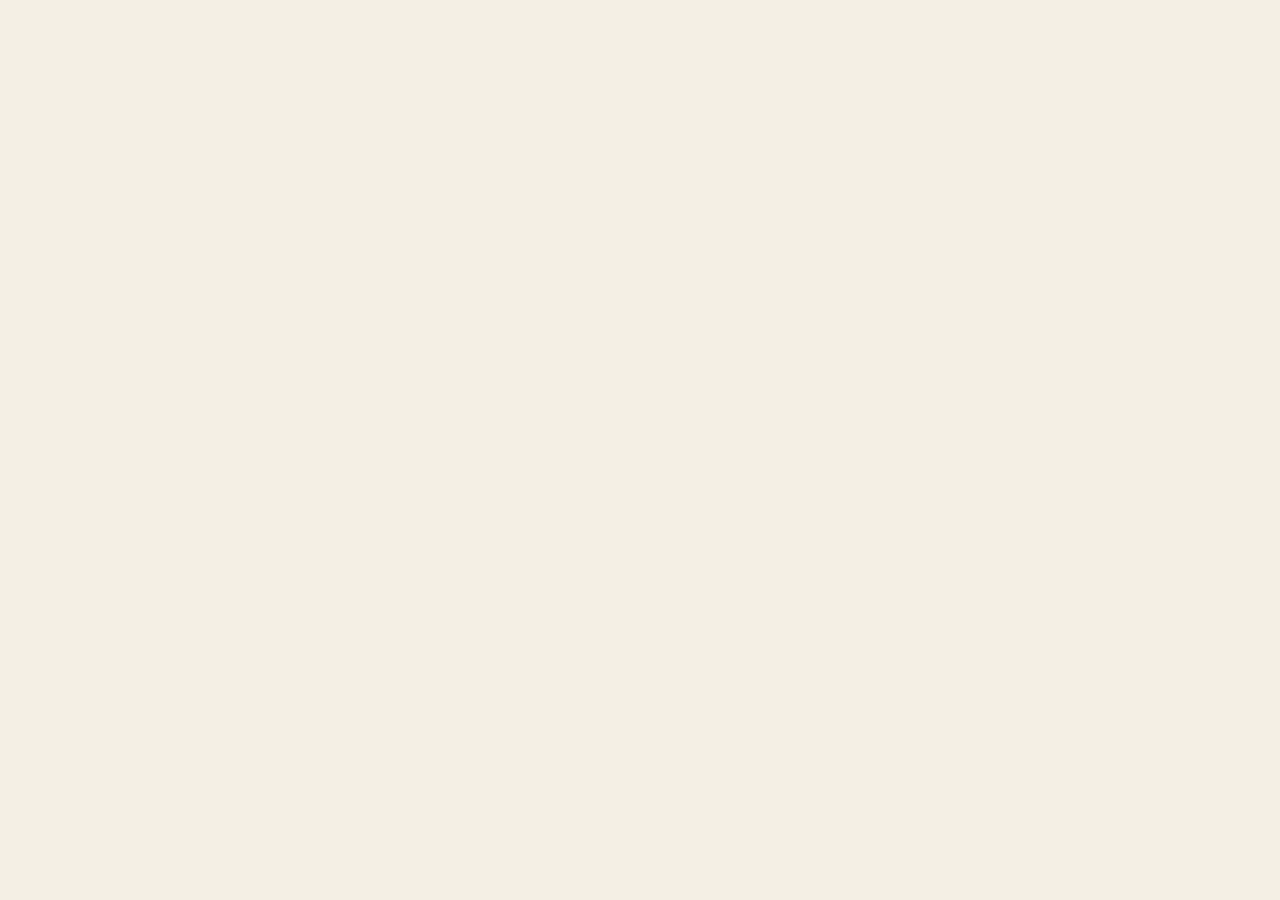
==== commit f8ab4e68: "ecran mic: la 320px nimic nu mai iese din ecran (antet care se restrange, panouri cu min-width 0, im" ====
--- a/index.html
+++ b/index.html
@@ -2,6 +2,8 @@
 <html lang="en" data-version="1.0.1">
 <head>
 <meta charset="utf-8">
+<meta http-equiv="Content-Security-Policy" content="default-src 'self'; script-src 'self' 'unsafe-inline'; style-src 'self' 'unsafe-inline'; img-src 'self' data: blob:; font-src 'self' data:; media-src 'self' blob: data:; connect-src 'self'; worker-src 'self' blob:; object-src 'none'; base-uri 'self'; upgrade-insecure-requests">
+<!-- CSP prin meta: GitHub Pages nu permite antete HTTP. Fara frame-ancestors/form-action, pe care meta nu le accepta. -->
 <meta name="viewport" content="width=device-width, initial-scale=1, viewport-fit=cover">
 <meta name="color-scheme" content="light dark">
 <meta name="theme-color" content="#0f6674">
@@ -392,6 +394,13 @@
 @media (prefers-reduced-motion: reduce) {
   *, *::before, *::after { animation-duration: 0.001ms !important; transition-duration: 0.001ms !important; }
 }
+
+
+
+  /* regula casei: tinte de atingere pe mobil */
+  @media (pointer: coarse), (max-width: 700px) {
+    .swatch { min-height: 34px; display: inline-flex; align-items: center; }
+  }
 </style>
 <script type="application/ld+json">
 {"@context":"https://schema.org","@type":"WebApplication","name":"QR Generator","applicationCategory":"UtilitiesApplication","operatingSystem":"Any (web browser)","url":"https://tekideki.github.io/QR-Generator/","description":"Creator of permanent QR codes for links, text, WiFi, contacts, email, phone and SMS, with SVG and PNG export and a printable A4 sheet. Nothing is uploaded.","offers":{"@type":"Offer","price":"0","priceCurrency":"EUR"},"author":{"@type":"Person","name":"Kristian Mario Miskovic","alternateName":"TekiDeki"},"license":"https://www.apache.org/licenses/LICENSE-2.0","isAccessibleForFree":true}
@@ -409,6 +418,20 @@
   }
 }());
 </script>
+
+<style id="ecran-mic">
+/* regula casei: ecrane mici (320px) - nimic nu are voie sa iasa din ecran.
+   Blocul sta la finalul <head>, deci invinge stilurile de mai sus fara sa le rescrie. */
+@media (max-width: 380px) {
+  html, body { max-width: 100%; overflow-x: hidden; }
+  img, svg, canvas, video, table { max-width: 100%; }
+  /* antetul: selectul de limba si butonul de tema se pot strange si trec pe randul urmator */
+  header .tools, header .controls, .topbar .tools, .topbar .controls, .tools, .controls { flex-wrap: wrap; min-width: 0; }
+  header select, .tools select, .controls select, select#lang, select#lang-select, #lang-select { max-width: 100%; min-width: 0; }
+  /* panourile si cardurile se largestesc la cat incape */
+  .panel, .card, .sheet, .action, .action-main, .action-side, .source-panel, .panel-heading { min-width: 0; max-width: 100%; }
+  .chips, #cityChips { flex-wrap: wrap; }
+}
 </head>
 <body>
 
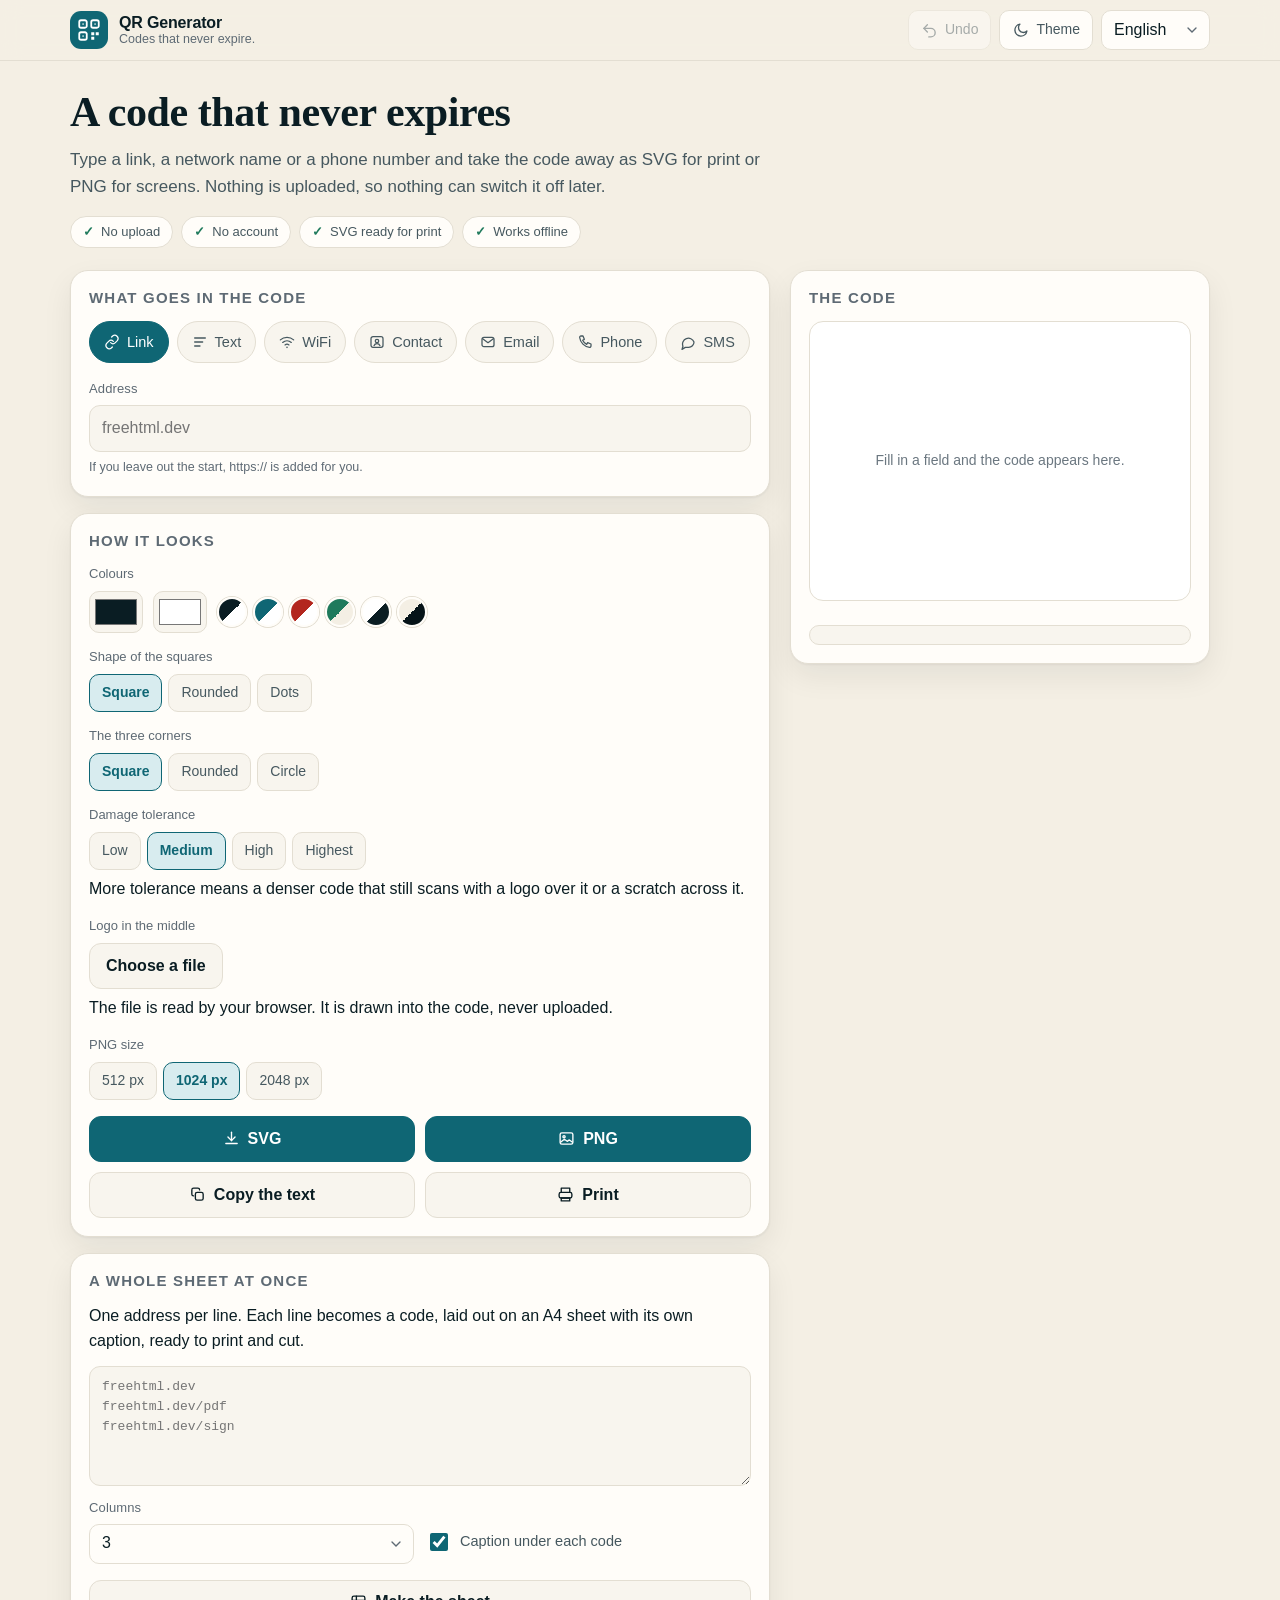
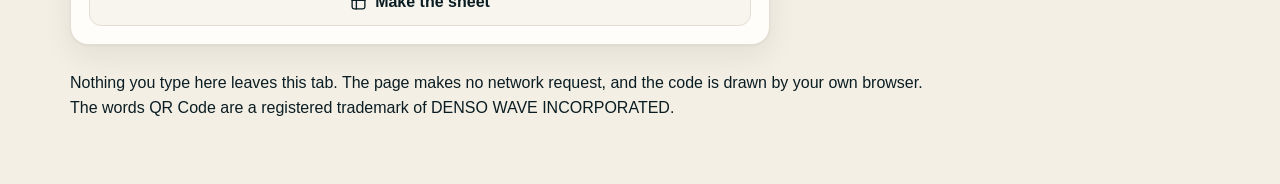
==== commit cdd7b376: "reparatie: blocul de stil pentru ecrane mici are acum </style> de inchidere Fara tag-ul de inchidere" ====
--- a/index.html
+++ b/index.html
@@ -432,6 +432,7 @@
   .panel, .card, .sheet, .action, .action-main, .action-side, .source-panel, .panel-heading { min-width: 0; max-width: 100%; }
   .chips, #cityChips { flex-wrap: wrap; }
 }
+</style>
 </head>
 <body>
 
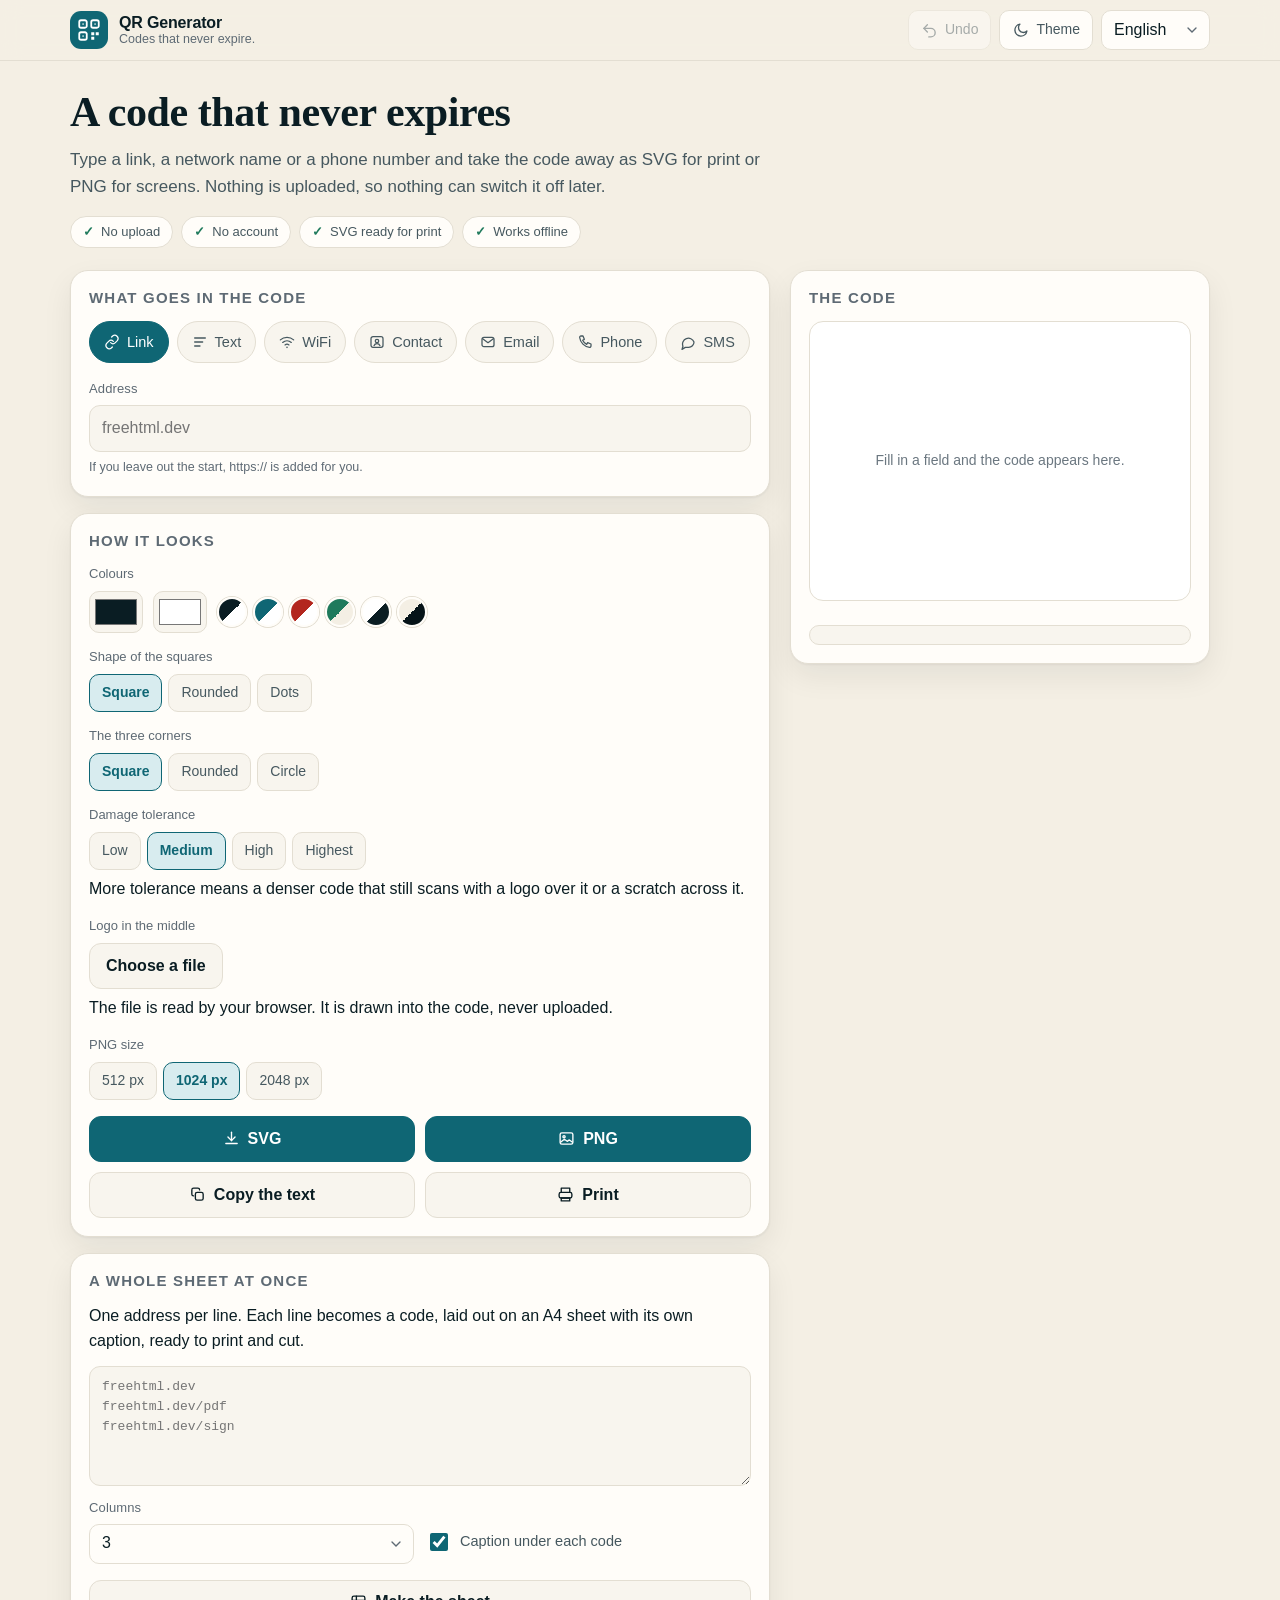
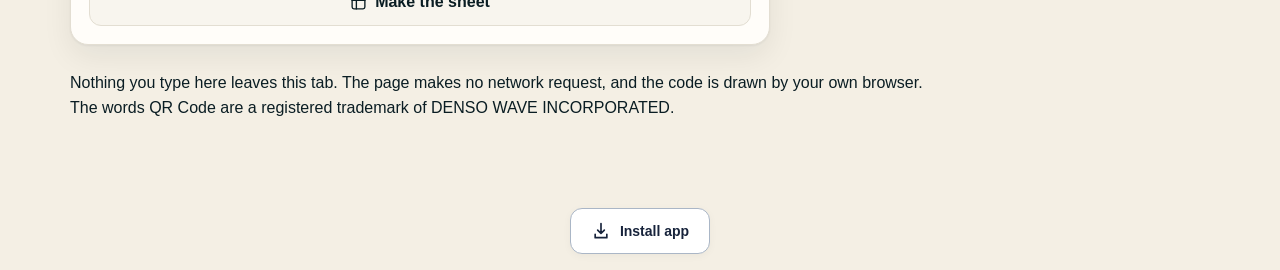
==== commit 6a277a6a: "add install app button (shared component, 4 languages, iOS/Android fallback)" ====
--- a/index.html
+++ b/index.html
@@ -431,6 +431,55 @@
   /* panourile si cardurile se largestesc la cat incape */
   .panel, .card, .sheet, .action, .action-main, .action-side, .source-panel, .panel-heading { min-width: 0; max-width: 100%; }
   .chips, #cityChips { flex-wrap: wrap; }
+}
+</style>
+<style id="tinte-44">
+/* regula casei: pe telefon, tinta de atingere are cel putin 44x44px (WCAG 2.5.5, Apple HIG).
+   Se aplica doar pe pointer gros sau ecran mic, ca sa nu umfle interfata pe desktop.
+   `!important` e intentionat: e un prag de accesibilitate, nu o preferinta de stil, iar
+   fiecare unealta are propriile reguli de buton care ar castiga altfel.
+   Tabla jocurilor (`.cell`, `.tile`, `.slot`, `.key`) este lasata afara: acolo marimea
+   tintei e data de grila, nu de deget, si e tratata in blocul fiecarui joc. */
+@media (pointer: coarse), (max-width: 700px) {
+  html body :is(button, select, textarea, summary, [role="button"],
+      input:not([type="checkbox"]):not([type="radio"]):not([type="file"]):not([type="hidden"]),
+      label:has(input[type="checkbox"]), label:has(input[type="radio"]),
+      .check, .check-label, .switch, .btn, .button):not(.cell):not(.tile):not(.slot):not(.key) {
+    min-height: 44px !important;
+  }
+  html body :is(button, [role="button"], .btn, .button, .chip, .langbtn, .iconbtn, .icon-btn,
+      .btn-icon, .icon-button, .swatch, .switch, .tbtn, .buy, .skip):not(.cell):not(.tile):not(.slot):not(.key) {
+    display: inline-flex !important; align-items: center !important; justify-content: center !important;
+  }
+  html body :is(.iconbtn, .icon-btn, .btn-icon, .icon-button, .langbtn, .theme-toggle, .theme,
+      .swatch, .switch, .tbtn, .swap, .play-button, .stop-button, .undo, .buy,
+      .nav-btn, .editor-close, .round-btn, .chip-x, .close, .btn-close, .randomize-mini,
+      .history > button, .swatches > button) {
+    min-width: 44px !important; min-height: 44px !important;
+  }
+  html body :is(select, input[type="color"], input[type="number"], input[type="text"]) {
+    min-width: 44px !important;
+  }
+  html body :is(input[type="checkbox"], input[type="radio"]) { min-width: 24px !important; min-height: 24px !important; }
+  /* legaturile din afara textului curent (antet, subsol, navigatie); cele din propozitie
+     ramin legaturi de text, cum spune si exceptia pentru text din WCAG 2.5.5.
+     Cardurile-legatura isi pastreaza asezarea, doar inaltimea minima creste. */
+  html body a:not(p a):not(li a):not(td a):not(.gcard):not(.card) {
+    min-height: 44px !important; min-width: 44px !important;
+  }
+  html body :is(a.skip, .brand, a.buy) { display: inline-flex !important; align-items: center !important; }
+  /* barele care nu incapeau: se asaza pe doua randuri in loc sa iasa din ecran */
+  html body :is(nav, .nav, .navbar, .toolbar, .links, footer, .footnotes, .player-controls,
+      header, .topbar, .masthead, .app-header,
+      .topbar-actions, .header-actions, .hero-actions, .actions, .action-row,
+      .btn-row, .button-row, .controls, .controls-row, .filters,
+      .topbar-inner, .header-inner, .nav-inner, .bar-inner,
+      [class$="-inner"], [class$="-actions"]) {
+    flex-wrap: wrap !important;
+  }
+  html body input[type="range"] { height: 44px !important; }
+  /* campurile de fisier sunt suprapuse peste zona de tragere si nu trebuie sa iasa din ea */
+  html body :is(input[type="file"], input[type="color"], img, video, canvas) { max-width: 100% !important; }
 }
 </style>
 </head>
@@ -4215,5 +4264,146 @@
 }());
 </script>
 <!-- QR Generator 1.0.1 · single file build -->
+<!-- Buton de instalare TekiDeki (Apache-2.0). Sursa: studio/unelte/install-app/ - acelasi bloc în toate uneltele. -->
+<style>
+/* App-scoped install controls. Uses each app's existing theme; no external assets. */
+#td-install-section{box-sizing:border-box;width:100%;max-width:1160px;flex-shrink:0;text-align:center;margin:24px auto 16px;padding:0 16px;color:var(--text,var(--text-color,#17233b))}
+#td-install-section[hidden],#td-install-dialog [hidden]{display:none!important}
+#td-install-button,#td-install-close{box-sizing:border-box;display:inline-flex;align-items:center;justify-content:center;gap:9px;width:auto;max-width:100%;min-height:46px;padding:11px 20px;border:1px solid var(--border,var(--border-color,#aab6c6));border-radius:12px;background:var(--card,var(--card-bg,var(--bg-2,#fff)));color:var(--text,var(--text-color,#17233b));font:600 14px/1.5 -apple-system,BlinkMacSystemFont,'Segoe UI',sans-serif;letter-spacing:normal;cursor:pointer;text-transform:none;white-space:normal;overflow-wrap:anywhere;box-shadow:0 2px 8px #0000000a;touch-action:manipulation}
+#td-install-button:hover,#td-install-close:hover{box-shadow:0 3px 14px #00000020}
+#td-install-button:focus-visible,#td-install-close:focus-visible{outline:3px solid currentColor;outline-offset:4px}
+#td-install-button:disabled{opacity:.65;cursor:wait}
+#td-install-button svg{flex:0 0 20px;width:20px;height:20px}
+#td-install-status{font:400 13px/1.6 -apple-system,BlinkMacSystemFont,'Segoe UI',sans-serif;color:inherit;max-width:600px;margin:10px auto 0;overflow-wrap:anywhere}
+#td-install-status:empty{display:none}
+#td-install-dialog{box-sizing:border-box;position:fixed;inset:0;width:480px;max-width:calc(100vw - 32px);max-height:calc(100vh - 32px);max-height:calc(100dvh - 32px);margin:auto;padding:24px;border:1px solid var(--border,var(--border-color,#aab6c6));border-radius:18px;background:var(--card,var(--card-bg,var(--bg-2,#fff)));color:var(--text,var(--text-color,#17233b));box-shadow:0 16px 64px #00000050;text-align:left;font:400 14px/1.65 -apple-system,BlinkMacSystemFont,'Segoe UI',sans-serif;overflow:auto;overflow-wrap:anywhere}
+#td-install-dialog::backdrop{background:#0009}
+#td-install-title{font:700 21px/1.3 -apple-system,BlinkMacSystemFont,'Segoe UI',sans-serif;color:inherit;margin:0 0 14px;letter-spacing:normal}
+#td-install-dialog p{font:inherit;color:inherit;margin:0 0 14px}
+#td-install-secure{font-weight:650!important}
+#td-install-close{margin-top:4px}
+@media(prefers-reduced-motion:reduce){#td-install-button,#td-install-close{transition:none!important}}
+</style>
+<section id="td-install-section" aria-label="App installation">
+  <button type="button" id="td-install-button" aria-haspopup="dialog" aria-controls="td-install-dialog"><svg aria-hidden="true" focusable="false" viewBox="0 0 24 24" width="20" height="20" fill="none" stroke="currentColor" stroke-width="2" stroke-linecap="round" stroke-linejoin="round"><path d="M12 3v12m-4-4 4 4 4-4M5 16v4h14v-4"/></svg><span id="td-install-label">Install app</span></button>
+  <p id="td-install-status" role="status" aria-live="polite"></p>
+</section>
+<dialog id="td-install-dialog" aria-labelledby="td-install-title" aria-describedby="td-install-intro">
+  <h2 id="td-install-title">Install this app</h2>
+  <p id="td-install-intro"></p>
+  <p id="td-install-secure" hidden></p>
+  <p id="td-install-ios"></p>
+  <p id="td-install-android"></p>
+  <p id="td-install-desktop"></p>
+  <p id="td-install-note"></p>
+  <button type="button" id="td-install-close" autofocus>Close</button>
+</dialog>
+<script>/* SPDX-License-Identifier: Apache-2.0
+ * Copyright 2026 Kristian Mario Mišković (TekiDeki).
+ * Optional native installation and honest browser-specific fallback. No storage or network calls. */
+(function () {
+  'use strict';
+  const translations = {
+    en: {
+      install:'Install app',title:'Install this app',close:'Close',
+      intro:'Install a web app or shortcut using your browser. Available options depend on the device and browser.',
+      ios:'iPhone / iPad: open this page in Safari. Tap Share → Add to Home Screen → Add. Enable “Open as Web App” if that option is shown.',
+      android:'Android: open the browser menu (⋮), then choose Install app or Add to Home screen, if available.',
+      desktop:'Desktop: use the install icon in the address bar or an Install this site as an app option in your browser menu, if available.',
+      note:'If no installation option is available, try a compatible browser such as Chrome or Edge, or save a bookmark. A browser tab cannot always detect an existing installation; you may already find the app in your launcher. This button cannot force installation.',
+      secure:'Installation needs HTTPS or localhost. Open the public HTTPS app instead of a downloaded file or an insecure HTTP address.',
+      error:'The native installation dialog could not be opened. You can use these browser steps instead.',
+      accepted:'Continue in your browser to finish installation.',dismissed:'Installation was not confirmed. You can try again later or use the browser menu.'
+    },
+    ro: {
+      install:'Instalează aplicația',title:'Instalează această aplicație',close:'Închide',
+      intro:'Instalează o aplicație web sau o scurtătură din browser. Opțiunile disponibile depind de dispozitiv și browser.',
+      ios:'iPhone / iPad: deschide pagina în Safari. Apasă Partajare → Adăugați pe ecranul principal → Adăugați. Activează „Deschideți ca aplicație web” dacă apare această opțiune.',
+      android:'Android: deschide meniul browserului (⋮), apoi alege Instalează aplicația sau Adaugă pe ecranul de pornire, dacă opțiunea există.',
+      desktop:'Calculator: folosește pictograma de instalare din bara de adrese sau opțiunea Instalează acest site ca aplicație din meniul browserului, dacă este disponibilă.',
+      note:'Dacă nu există opțiune de instalare, încearcă un browser compatibil, precum Chrome sau Edge, ori salvează un semn de carte. O filă de browser nu poate detecta mereu o instalare existentă; aplicația poate fi deja în lista ta de aplicații. Butonul nu poate forța instalarea.',
+      secure:'Instalarea necesită HTTPS sau localhost. Deschide aplicația publică HTTPS, nu un fișier descărcat sau o adresă HTTP nesigură.',
+      error:'Dialogul nativ de instalare nu a putut fi deschis. Poți urma pașii browserului de mai jos.',
+      accepted:'Continuă în browser pentru a finaliza instalarea.',dismissed:'Instalarea nu a fost confirmată. Poți încerca mai târziu sau din meniul browserului.'
+    },
+    'sr-latn': {
+      install:'Instaliraj aplikaciju',title:'Instaliraj ovu aplikaciju',close:'Zatvori',
+      intro:'Instalirajte veb-aplikaciju ili prečicu preko pregledača. Dostupne opcije zavise od uređaja i pregledača.',
+      ios:'iPhone / iPad: otvorite stranicu u Safari pregledaču. Izaberite Deli → Dodaj na početni ekran → Dodaj. Uključite „Otvori kao veb-aplikaciju” ako je ponuđeno.',
+      android:'Android: otvorite meni pregledača (⋮), zatim izaberite Instaliraj aplikaciju ili Dodaj na početni ekran, ako je dostupno.',
+      desktop:'Računar: koristite ikonu za instaliranje u adresnoj traci ili opciju Instaliraj ovaj sajt kao aplikaciju u meniju pregledača, ako postoji.',
+      note:'Ako nema opcije za instaliranje, pokušajte kompatibilan pregledač poput Chrome-a ili Edge-a, ili sačuvajte obeleživač. Kartica pregledača ne može uvek da prepozna postojeću instalaciju; aplikacija je možda već na vašoj listi aplikacija. Ovo dugme ne može da nametne instalaciju.',
+      secure:'Instalacija zahteva HTTPS ili localhost. Otvorite javnu HTTPS aplikaciju, a ne preuzetu datoteku ili nebezbednu HTTP adresu.',
+      error:'Izvorni dijalog za instalaciju nije mogao da se otvori. Umesto toga pratite ove korake u pregledaču.',
+      accepted:'Nastavite u pregledaču da završite instalaciju.',dismissed:'Instalacija nije potvrđena. Pokušajte kasnije ili preko menija pregledača.'
+    },
+    'sr-cyrl': {
+      install:'Инсталирај апликацију',title:'Инсталирај ову апликацију',close:'Затвори',
+      intro:'Инсталирајте веб-апликацију или пречицу преко прегледача. Доступне опције зависе од уређаја и прегледача.',
+      ios:'iPhone / iPad: отворите страницу у Safari прегледачу. Изаберите Дели → Додај на почетни екран → Додај. Укључите „Отвори као веб-апликацију” ако је понуђено.',
+      android:'Android: отворите мени прегледача (⋮), затим изаберите Инсталирај апликацију или Додај на почетни екран, ако је доступно.',
+      desktop:'Рачунар: користите икону за инсталирање у адресној траци или опцију Инсталирај овај сајт као апликацију у менију прегледача, ако постоји.',
+      note:'Ако нема опције за инсталирање, покушајте компатибилан прегледач попут Chrome-а или Edge-а, или сачувајте обележивач. Картица прегледача не може увек да препозна постојећу инсталацију; апликација је можда већ на вашој листи апликација. Ово дугме не може да наметне инсталацију.',
+      secure:'Инсталација захтева HTTPS или localhost. Отворите јавну HTTPS апликацију, а не преузету датотеку или небезбедну HTTP адресу.',
+      error:'Изворни дијалог за инсталацију није могао да се отвори. Уместо тога пратите ове кораке у прегледачу.',
+      accepted:'Наставите у прегледачу да завршите инсталацију.',dismissed:'Инсталација није потврђена. Покушајте касније или преко менија прегледача.'
+    }
+  };
+  const section=document.getElementById('td-install-section');
+  const button=document.getElementById('td-install-button');
+  const dialog=document.getElementById('td-install-dialog');
+  const status=document.getElementById('td-install-status');
+  const close=document.getElementById('td-install-close');
+  const standalone=matchMedia('(display-mode: standalone)');
+  const minimal=matchMedia('(display-mode: minimal-ui)');
+  const overlay=matchMedia('(display-mode: window-controls-overlay)');
+  let installed=false, pending=null, busy=false, error=false, statusKey=null;
+  function t(){
+    const lang=(document.documentElement.lang||'en').toLowerCase();
+    const key=lang.startsWith('sr')?(lang.includes('cyrl')?'sr-cyrl':'sr-latn'):lang.split('-')[0];
+    return Object.hasOwn(translations,key)?translations[key]:translations.en;
+  }
+  function isInstalled(){return installed||standalone.matches||minimal.matches||overlay.matches||navigator.standalone===true;}
+  function refresh(){
+    const text=t();section.hidden=isInstalled();
+    section.setAttribute('aria-label',text.title);
+    document.getElementById('td-install-label').textContent=text.install;
+    document.getElementById('td-install-title').textContent=text.title;
+    document.getElementById('td-install-intro').textContent=error?text.error:text.intro;
+    for(const key of ['ios','android','desktop','note','secure'])document.getElementById('td-install-'+key).textContent=text[key];
+    document.getElementById('td-install-secure').hidden=isSecureContext&&location.protocol!=='file:';
+    close.textContent=text.close;status.textContent=statusKey?text[statusKey]:'';
+    if(isInstalled()&&dialog.open)dialog.close();
+  }
+  function help(failed=false){
+    error=failed;refresh();
+    if(typeof dialog.showModal==='function'){if(!dialog.open)dialog.showModal();}
+    else {const text=t();alert([failed?text.error:text.intro,...(!isSecureContext||location.protocol==='file:'?[text.secure]:[]),text.ios,text.android,text.desktop,text.note].join('\n\n'));}
+  }
+  window.addEventListener('beforeinstallprompt',event=>{
+    if(isInstalled())return;event.preventDefault();pending=event;refresh();
+  });
+  button.addEventListener('click',async()=>{
+    if(busy||isInstalled())return;
+    if(!pending||!isSecureContext||location.protocol==='file:'){help();return;}
+    const prompt=pending;pending=null;busy=true;button.disabled=true;statusKey=null;refresh();
+    try{
+      await prompt.prompt();
+      const choice=await prompt.userChoice;
+      if(!isInstalled())statusKey=choice?.outcome==='accepted'?'accepted':'dismissed';
+    }catch(_){help(true);}
+    finally{busy=false;button.disabled=false;refresh();}
+  });
+  close.addEventListener('click',()=>dialog.close());
+  window.addEventListener('appinstalled',()=>{installed=true;pending=null;statusKey=null;refresh();});
+  for(const query of [standalone,minimal,overlay]){
+    if(query.addEventListener)query.addEventListener('change',refresh);
+    else if(query.addListener)query.addListener(refresh);
+  }
+  refresh();
+  new MutationObserver(refresh).observe(document.documentElement,{attributes:true,attributeFilter:['lang']});
+})();
+</script>
+
 </body>
 </html>
